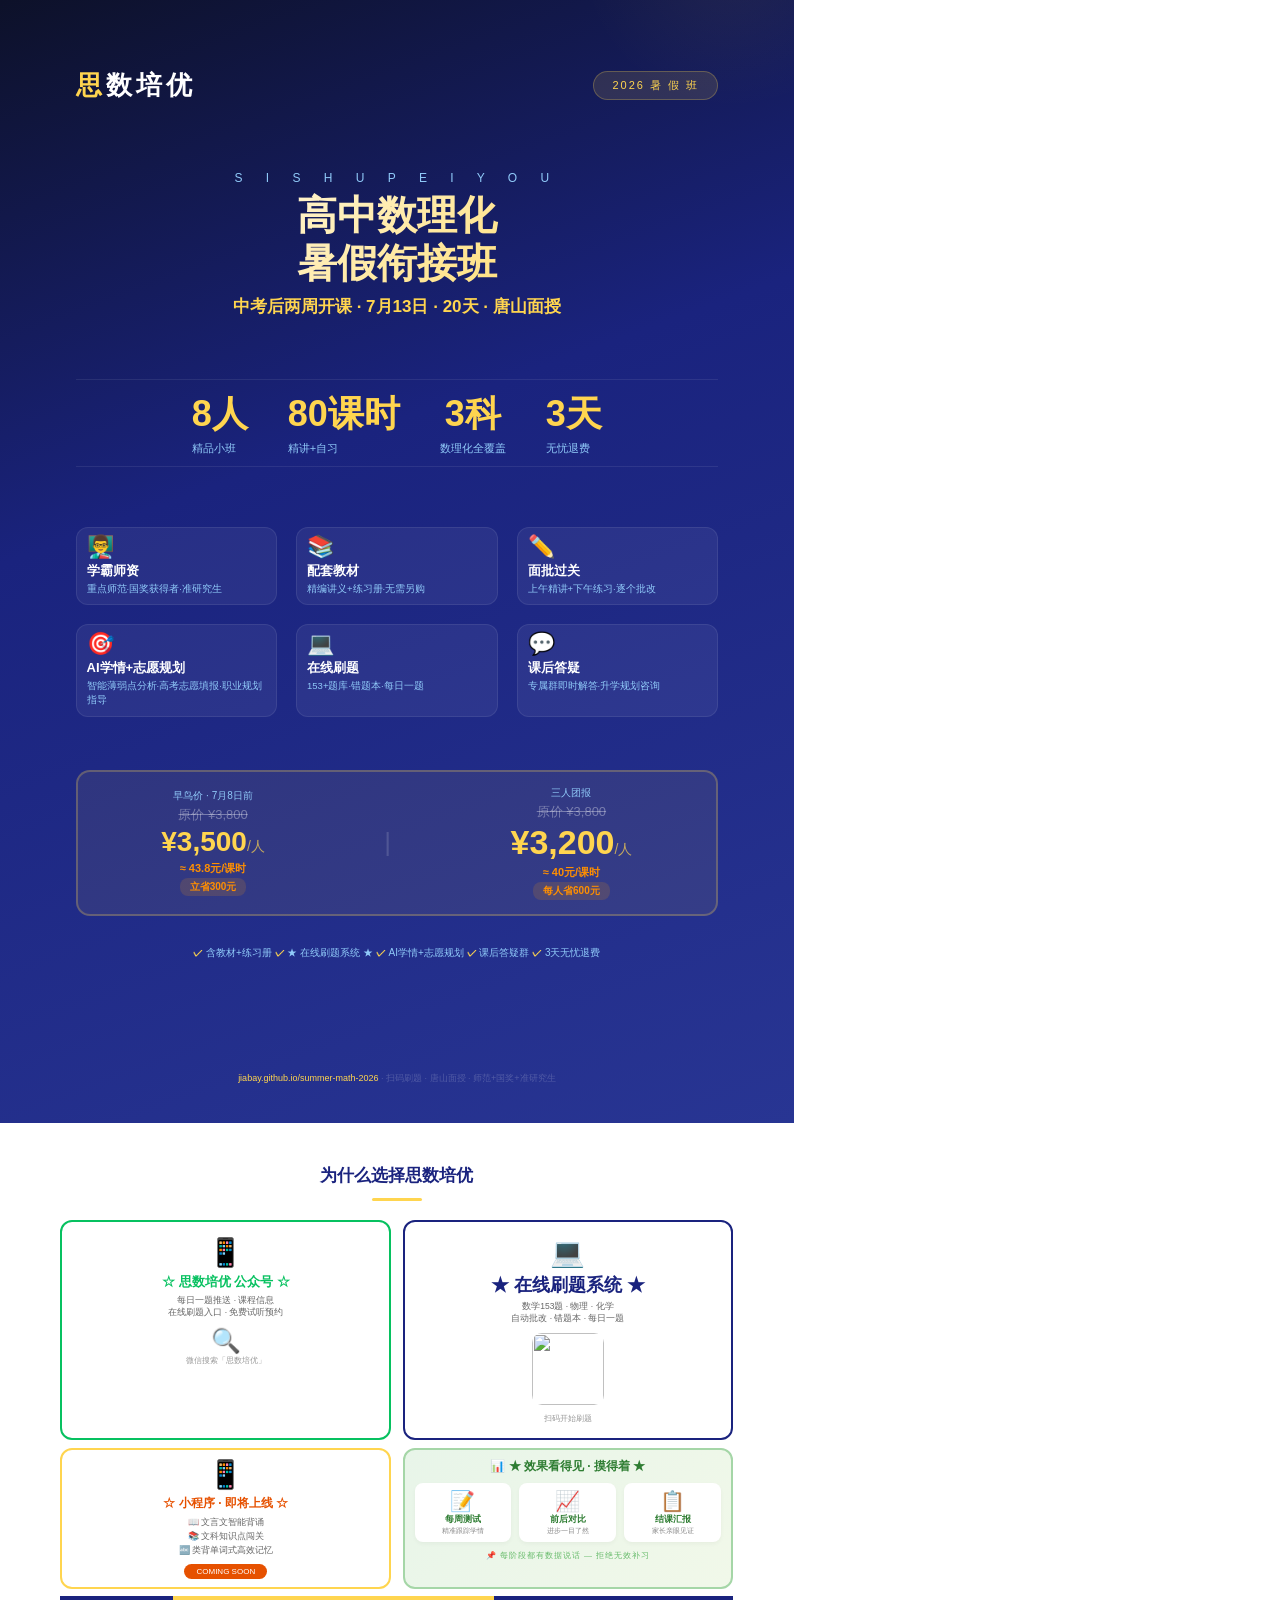
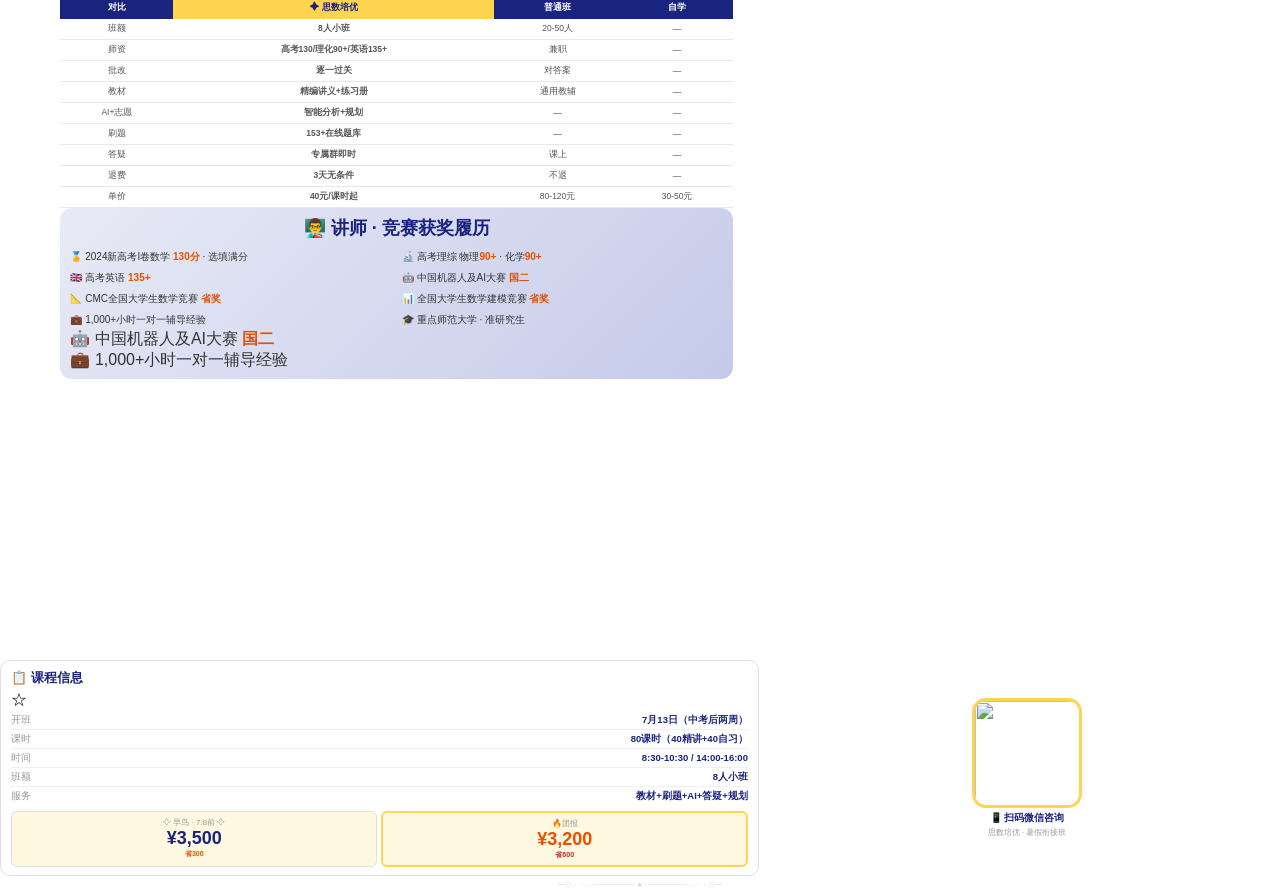
==== flyer.html @ 380a7083 "师资修复+去重+二维码放大+页面优化" ====
<!DOCTYPE html>
<html lang="zh-CN">
<head><meta charset="UTF-8"><style>
@page{size:A4;margin:0}
*{margin:0;padding:0;box-sizing:border-box}
body{font-family:'Microsoft YaHei','微软雅黑',sans-serif}
.front,.back{width:210mm;height:297mm;page-break-after:always}
.back{page-break-after:auto}

/* ===== FRONT - Deep Blue ===== */
.front{background:linear-gradient(160deg,#0d1129 0%,#1a237e 40%,#283593 100%);color:#fff;padding:18mm 20mm;position:relative;overflow:hidden}
.front::before{content:'';position:absolute;top:-20%;right:-15%;width:360px;height:360px;border-radius:50%;background:radial-gradient(circle,rgba(255,213,79,.06) 0%,transparent 60%)}
.front>*{position:relative;z-index:1}

.tb{display:flex;justify-content:space-between;align-items:center;margin-bottom:18mm}
.logo{font-size:26px;font-weight:900;letter-spacing:4px}.logo em{color:#ffd54f;font-style:normal}
.tag{background:rgba(255,213,79,.12);border:1px solid rgba(255,213,79,.25);padding:6px 18px;border-radius:20px;font-size:11px;color:#ffd54f;letter-spacing:2px}

.hero{text-align:center;margin-bottom:16mm}
.hero .eyebrow{font-size:12px;color:#90caf9;letter-spacing:10px;margin-bottom:6px}
.hero h1{font-size:40px;font-weight:900;line-height:1.2;margin-bottom:8px;background:linear-gradient(135deg,#fff,#ffd54f);-webkit-background-clip:text;-webkit-text-fill-color:transparent}
.hero .sub{font-size:17px;color:#ffd54f;font-weight:700}

.nums{display:flex;justify-content:center;gap:40px;margin-bottom:16mm;padding:10px 0;border-top:1px solid rgba(255,255,255,.08);border-bottom:1px solid rgba(255,255,255,.08)}
.nums .n{font-size:36px;font-weight:900;color:#ffd54f;text-align:center}
.nums .l{font-size:11px;color:#90caf9;margin-top:2px}

.feat{display:grid;grid-template-columns:1fr 1fr 1fr;gap:5mm;margin-bottom:14mm}
.fc{background:rgba(255,255,255,.06);border:1px solid rgba(255,255,255,.08);border-radius:12px;padding:8px 10px}
.fc i{font-size:22px;display:block;margin-bottom:4px;font-style:normal;line-height:1}
.fc b{font-size:13px;display:block;margin-bottom:2px}
.fc span{font-size:9.5px;color:#90caf9;line-height:1.5;display:block}

.pr{background:rgba(255,213,79,.08);border:2px solid rgba(255,213,79,.25);border-radius:14px;padding:14px 24px;display:flex;justify-content:space-around;align-items:center;text-align:center;margin-bottom:8mm}
.pr .pi .pl{font-size:10px;color:#90caf9;margin-bottom:3px}
.pr .pi .pa{font-size:34px;font-weight:900;color:#ffd54f}
.pr .pi .pa sm{font-size:14px;font-weight:400;opacity:.7}
.pr .pi .pp{font-size:11px;color:#ff8f00;font-weight:700;margin-top:3px}
.pr .pi .ps{font-size:10px;color:#90caf9}
.pr .pi .old{font-size:13px;color:rgba(255,255,255,.35);text-decoration:line-through;margin:2px 0}
.pr .pi .save{font-size:10px;color:#ff8f00;font-weight:700;background:rgba(255,152,0,.15);padding:2px 10px;border-radius:8px;display:inline-block}
.pr .dv{color:rgba(255,255,255,.15);font-size:26px}

.inc{text-align:center;font-size:10px;color:#90caf9}
.inc em{color:#ffd54f;font-weight:700;font-style:normal}

.ft{position:absolute;bottom:10mm;left:0;right:0;text-align:center;font-size:9px;color:rgba(255,255,255,.2)}
.ft em{color:#ffd54f;font-style:normal}

/* ===== BACK - White ===== */
.back{background:#fff;color:#333;padding:11mm 16mm;position:relative;}
.back h2{font-size:17px;color:#1a237e;text-align:center;font-weight:900;margin-bottom:2mm}
.back .ln{width:50px;height:3px;background:#ffd54f;margin:3mm auto 5mm;border-radius:2px}

.tbl{width:100%;border-collapse:collapse;font-size:9px;margin-bottom:6mm}
.tbl th{background:#1a237e;color:#fff;padding:5px 4px;font-size:9px;font-weight:700}
.tbl td{padding:4.5px 4px;border-bottom:1px solid #e8e8e8;text-align:center;color:#555}
.tbl tr:nth-child(even) td{background:#fafafa}
.tbl .wk td{background:#e8eaf6!important;color:#1a237e;font-weight:700;font-size:9.5px;text-align:left}
.tbl .day{display:inline-block;padding:2px 6px;border-radius:4px;color:#fff;font-size:7.5px;font-weight:700}
.tbl .d1{background:#1a237e}.tbl .d2{background:#2e7d32}.tbl .d3{background:#c62828}.tbl .d4{background:#ef6c00}
.tbl .tp{font-weight:700;font-size:9px;color:#1a237e}
.tbl .am,.tbl .pm{font-size:7.5px;text-align:left;color:#666}
.tbl .tr td{background:#fff8e1!important}
.tbl .tt{display:inline-block;background:#e65100;color:#fff;padding:0 3px;border-radius:2px;font-size:6px;font-weight:700}

.bgrid{display:grid;grid-template-columns:1.5fr 1fr;gap:4mm;margin-bottom:3mm}
.info{background:#fff;border:1px solid #e0e0e0;border-radius:10px;padding:8px 10px}
.info h3{font-size:13px;color:#1a237e;margin-bottom:5px}
.inf{display:flex;justify-content:space-between;font-size:9.5px;padding:3px 0;border-bottom:1px solid #f0f0f0}
.inf .il{color:#999}.inf .iv{font-weight:700;color:#1a237e}

.pc{background:#fff8e1;border:2px solid #ffd54f;border-radius:10px;padding:8px;text-align:center}
.pc .big{font-size:28px;font-weight:900;color:#e65100}
.pc .per{font-size:8px;color:#999;margin:3px 0}
.pc .sub{font-size:8px;color:#999}

.qra{display:flex;justify-content:center;gap:20px;align-items:center;margin-top:5mm}
.qw{text-align:center}
.qw img{width:72px;height:72px;border-radius:12px}
.qw div{font-size:9px;color:#666;margin-top:4px}

.ctbl{width:100%;border-collapse:collapse;font-size:8.5px;margin-top:2mm}
.ctbl th{background:#1a237e;color:#fff;padding:5px 6px;font-size:9px;font-weight:700}
.ctbl th.hl{background:#ffd54f;color:#1a237e}
.ctbl td{padding:4px 5px;border-bottom:1px solid #e8e8e8;text-align:center;color:#555}
.ck{color:#2e7d32;font-weight:700}.cx{color:#ccc}

@media print{body{-webkit-print-color-adjust:exact;print-color-adjust:exact}}
</style></head>
<body>

<div class="front">
    
    
    
    

  <div class="tb">
    <div class="logo"><em>思</em>数培优</div>
    <div class="tag">2026 暑 假 班</div>
  </div>
  <div class="hero">
    <div class="eyebrow">S I S H U  P E I  Y O U</div>
    <h1>高中数理化<br>暑假衔接班</h1>
    <div class="sub">中考后两周开课 · 7月13日 · 20天 · 唐山面授</div>
  </div>
  <div class="nums">
    <div><div class="n">8人</div><div class="l">精品小班</div></div>
    <div><div class="n">80课时</div><div class="l">精讲+自习</div></div>
    <div><div class="n">3科</div><div class="l">数理化全覆盖</div></div>
    <div><div class="n">3天</div><div class="l">无忧退费</div></div>
  </div>
  <div class="feat">
    <div class="fc"><i>👨‍🏫</i><b>学霸师资</b><span>重点师范·国奖获得者·准研究生</span></div>
    <div class="fc"><i>📚</i><b>配套教材</b><span>精编讲义+练习册·无需另购</span></div>
    <div class="fc"><i>✏️</i><b>面批过关</b><span>上午精讲+下午练习·逐个批改</span></div>
    <div class="fc"><i>🎯</i><b>AI学情+志愿规划</b><span>智能薄弱点分析·高考志愿填报·职业规划指导</span></div>
    <div class="fc"><i>💻</i><b>在线刷题</b><span>153+题库·错题本·每日一题</span></div>
    <div class="fc"><i>💬</i><b>课后答疑</b><span>专属群即时解答·升学规划咨询</span></div>
  </div>
  <div class="pr">
    <div class="pi"><div class="pl">早鸟价 · 7月8日前</div><div class="old">原价 ¥3,800</div><div class="pa" style="font-size:28px">¥3,500<sm>/人</sm></div><div class="pp">≈ 43.8元/课时</div><div class="save">立省300元</div></div>
    <div class="dv">|</div>
    <div class="pi"><div class="pl">三人团报</div><div class="old">原价 ¥3,800</div><div class="pa">¥3,200<sm>/人</sm></div><div class="pp">≈ 40元/课时</div><div class="save">每人省600元</div></div>
  </div>
  <div class="inc"><em>✓</em> 含教材+练习册 <em>✓</em> ★ 在线刷题系统 ★ <em>✓</em> AI学情+志愿规划 <em>✓</em> 课后答疑群 <em>✓</em> 3天无忧退费</div>
  <div class="ft"><em>jiabay.github.io/summer-math-2026</em> · 扫码刷题 · 唐山面授 · 师范+国奖+准研究生</div>
</div>

<div class="back">
    <div style="position:absolute;top:6px;left:8px;font-size:11px;color:#c5cae9;"></div>
    <div style="position:absolute;top:6px;right:8px;font-size:11px;color:#c5cae9;"></div>
    <div style="position:absolute;bottom:6px;left:8px;font-size:11px;color:#c5cae9;"></div>
    <div style="position:absolute;bottom:6px;right:8px;font-size:11px;color:#c5cae9;"></div>

  <h2>为什么选择思数培优</h2>
  <div class="ln"></div>

  <div style="display:grid;grid-template-columns:1fr 1fr;gap:3mm;margin-bottom:2mm;">
    <!-- 公众号 -->
    <div style="background:#fff;border:2px solid #07c160;border-radius:12px;padding:14px;text-align:center;">
      <div style="font-size:28px;margin-bottom:4px;">📱</div>
      <div style="font-size:13px;font-weight:900;color:#07c160;margin-bottom:4px;">☆ 思数培优 公众号 ☆</div>
      <div style="font-size:8.5px;color:#666;line-height:1.4;">每日一题推送 · 课程信息<br>在线刷题入口 · 免费试听预约</div>
      <div style="margin-top:8px;font-size:24px;">🔍</div>
      <div style="font-size:8px;color:#999;">微信搜索「思数培优」</div>
    </div>

    <!-- 刷题网站 -->
    <div style="background:#fff;border:2px solid #1a237e;border-radius:12px;padding:14px;text-align:center;">
      <div style="font-size:28px;margin-bottom:4px;">💻</div>
      <div style="font-size:18px;font-weight:900;color:#1a237e;margin-bottom:4px;">★ 在线刷题系统 ★</div>
      <div style="font-size:8.5px;color:#666;line-height:1.4;">数学153题 · 物理 · 化学<br>自动批改 · 错题本 · 每日一题</div>
      <div style="margin-top:8px;"><img src="C:/Users/Lenovo/Desktop/测试/qr-code.jpg" style="width:72px;height:72px;border-radius:10px;"></div>
      <div style="font-size:8px;color:#999;margin-top:4px;">扫码开始刷题</div>
    </div>
  </div>

  
  <!-- 即将上线 -->
  <div style="display:grid;grid-template-columns:1fr 1fr;gap:3mm;margin-bottom:2mm;">
    <div style="background:#fff;border:2px solid #ffd54f;border-radius:12px;padding:8px 10px;text-align:center;">
      <div style="font-size:28px;margin-bottom:4px;">📱</div>
      <div style="font-size:12px;font-weight:900;color:#e65100;margin-bottom:3px;">☆ 小程序 · 即将上线 ☆</div>
      <div style="font-size:9px;color:#666;line-height:1.6;">📖 文言文智能背诵<br>📚 文科知识点闯关<br>🔤 类背单词式高效记忆</div>
      <div style="display:inline-block;background:#e65100;color:#fff;padding:3px 12px;border-radius:10px;font-size:8px;margin-top:6px;">COMING SOON</div>
    </div>

    <!-- 效果看得见 -->
    <div style="background:linear-gradient(135deg,#e8f5e9,#f1f8e9);border:2px solid #a5d6a7;border-radius:12px;padding:8px 10px;">
      <div style="font-size:12px;font-weight:900;color:#2e7d32;text-align:center;margin-bottom:8px;">📊 ★ 效果看得见 · 摸得着 ★</div>
      <div style="display:flex;justify-content:center;gap:8px;margin-bottom:8px;">
        <div style="flex:1;text-align:center;background:#fff;border-radius:8px;padding:6px;box-shadow:0 2px 4px rgba(0,0,0,.04);">
          <div style="font-size:20px;">📝</div>
          <div style="font-size:9px;font-weight:700;color:#2e7d32;">每周测试</div>
          <div style="font-size:7px;color:#888;">精准跟踪学情</div>
        </div>
        <div style="flex:1;text-align:center;background:#fff;border-radius:8px;padding:6px;box-shadow:0 2px 4px rgba(0,0,0,.04);">
          <div style="font-size:20px;">📈</div>
          <div style="font-size:9px;font-weight:700;color:#2e7d32;">前后对比</div>
          <div style="font-size:7px;color:#888;">进步一目了然</div>
        </div>
        <div style="flex:1;text-align:center;background:#fff;border-radius:8px;padding:6px;box-shadow:0 2px 4px rgba(0,0,0,.04);">
          <div style="font-size:20px;">📋</div>
          <div style="font-size:9px;font-weight:700;color:#2e7d32;">结课汇报</div>
          <div style="font-size:7px;color:#888;">家长亲眼见证</div>
        </div>
      </div>
      <div style="text-align:center;font-size:8px;color:#66bb6a;letter-spacing:1px;">📌 每阶段都有数据说话 — 拒绝无效补习</div>
    </div>
  </div>

  <table class="ctbl" style="margin-top:2mm;"><thead><tr><th>对比</th><th class="hl">✦ 思数培优</th><th>普通班</th><th>自学</th></tr></thead><tbody>
    <tr><td>班额</td><td class="ck">8人小班</td><td>20-50人</td><td class="cx">—</td></tr>
    <tr><td>师资</td><td class="ck">高考130/理化90+/英语135+</td><td>兼职</td><td class="cx">—</td></tr>
    <tr><td>批改</td><td class="ck">逐一过关</td><td>对答案</td><td class="cx">—</td></tr>
    <tr><td>教材</td><td class="ck">精编讲义+练习册</td><td>通用教辅</td><td class="cx">—</td></tr>
    <tr><td>AI+志愿</td><td class="ck">智能分析+规划</td><td class="cx">—</td><td class="cx">—</td></tr>
    <tr><td>刷题</td><td class="ck">153+在线题库</td><td class="cx">—</td><td class="cx">—</td></tr>
    <tr><td>答疑</td><td class="ck">专属群即时</td><td>课上</td><td class="cx">—</td></tr>
    <tr><td>退费</td><td class="ck">3天无条件</td><td>不退</td><td class="cx">—</td></tr>
    <tr><td>单价</td><td class="ck">40元/课时起</td><td>80-120元</td><td>30-50元</td></tr>
  </tbody></table>

  <!-- 师资 -->
  <div style="background:linear-gradient(135deg,#e8eaf6,#c5cae9);border-radius:12px;padding:8px 10px;margin-bottom:3mm;">
    <div style="font-size:18px;font-weight:900;color:#1a237e;text-align:center;margin-bottom:8px;">👨‍🏫 讲师 · 竞赛获奖履历</div>
    <div style="display:grid;grid-template-columns:1fr 1fr;gap:3px 10px;font-size:10px;color:#333;line-height:1.8;">
      <div>🏅 2024新高考I卷数学 <b style="color:#e65100">130分</b> · 选填满分</div>
      <div>🔬 高考理综 物理<b style="color:#e65100">90+</b> · 化学<b style="color:#e65100">90+</b></div>
      <div>🇬🇧 高考英语 <b style="color:#e65100">135+</b></div>
      <div>🤖 中国机器人及AI大赛 <b style="color:#e65100">国二</b></div>
      <div>📐 CMC全国大学生数学竞赛 <b style="color:#e65100">省奖</b></div>
      <div>📊 全国大学生数学建模竞赛 <b style="color:#e65100">省奖</b></div>
      <div>💼 1,000+小时一对一辅导经验</div>
      <div>🎓 重点师范大学 · 准研究生</div>
    </div>
      <div>🤖 中国机器人及AI大赛 <b style="color:#e65100">国二</b></div>
      
      
      <div>💼 1,000+小时一对一辅导经验</div>
    </div>
  </div>

  <!-- 效果看得见 -->
  

  <!-- 课程信息 + 价格 + 微信 -->
  <div style="margin-bottom:4mm;"></div>
  <div style="display:grid;grid-template-columns:1.2fr 0.8fr;gap:4mm;">
    <div style="background:#fff;border:1px solid #e0e0e0;border-radius:10px;padding:8px 10px;">
      <div style="font-size:13px;font-weight:700;color:#1a237e;margin-bottom:3px;">📋 课程信息</div>☆
      <div style="font-size:9.5px;padding:2.5px 0;border-bottom:1px solid #f0f0f0;display:flex;justify-content:space-between;"><span style="color:#999">开班</span><span style="font-weight:700;color:#1a237e">7月13日（中考后两周）</span></div>
      <div style="font-size:9.5px;padding:2.5px 0;border-bottom:1px solid #f0f0f0;display:flex;justify-content:space-between;"><span style="color:#999">课时</span><span style="font-weight:700;color:#1a237e">80课时（40精讲+40自习）</span></div>
      <div style="font-size:9.5px;padding:2.5px 0;border-bottom:1px solid #f0f0f0;display:flex;justify-content:space-between;"><span style="color:#999">时间</span><span style="font-weight:700;color:#1a237e">8:30-10:30 / 14:00-16:00</span></div>
      <div style="font-size:9.5px;padding:2.5px 0;border-bottom:1px solid #f0f0f0;display:flex;justify-content:space-between;"><span style="color:#999">班额</span><span style="font-weight:700;color:#1a237e">8人小班</span></div>
      <div style="font-size:9.5px;padding:2.5px 0;display:flex;justify-content:space-between;"><span style="color:#999">服务</span><span style="font-weight:700;color:#1a237e">教材+刷题+AI+答疑+规划</span></div>
      <div style="display:grid;grid-template-columns:1fr 1fr;gap:4px;margin-top:6px;">
        <div style="background:#fff8e1;border:1px solid #e0e0e0;border-radius:6px;padding:5px;text-align:center;font-size:8px;"><div style="color:#999">✧ 早鸟 · 7.8前 ✧</div><div style="font-size:18px;font-weight:900;color:#1a237e">¥3,500</div><div style="color:#e65100;font-weight:700;font-size:7px">省300</div></div>
        <div style="background:#fff8e1;border:2px solid #ffd54f;border-radius:6px;padding:5px;text-align:center;font-size:8px;"><div style="color:#999">🔥团报</div><div style="font-size:18px;font-weight:900;color:#e65100">¥3,200</div><div style="color:#c62828;font-weight:700;font-size:7px">省600</div></div>
      </div>
    </div>
    <div style="text-align:center;display:flex;flex-direction:column;align-items:center;justify-content:center;">
      <img src="C:/Users/Lenovo/Desktop/测试/qr-wechat.jpg" style="width:110px;height:110px;border-radius:14px;border:3px solid #ffd54f;">
      <div style="font-size:10px;color:#1a237e;font-weight:700;margin-top:3px;">📱 扫码微信咨询</div>
      <div style="font-size:8px;color:#999;margin-top:2px;">思数培优 · 暑假衔接班</div>
    </div>
  </div>

  <!-- 对比表 -->
  
</div>
<div style="text-align:center;font-size:7px;color:#ddd;padding:4px 0;">━☆・‥…━━━━━━ ★ ━━━━━━…‥・☆━</div>
</body></html>
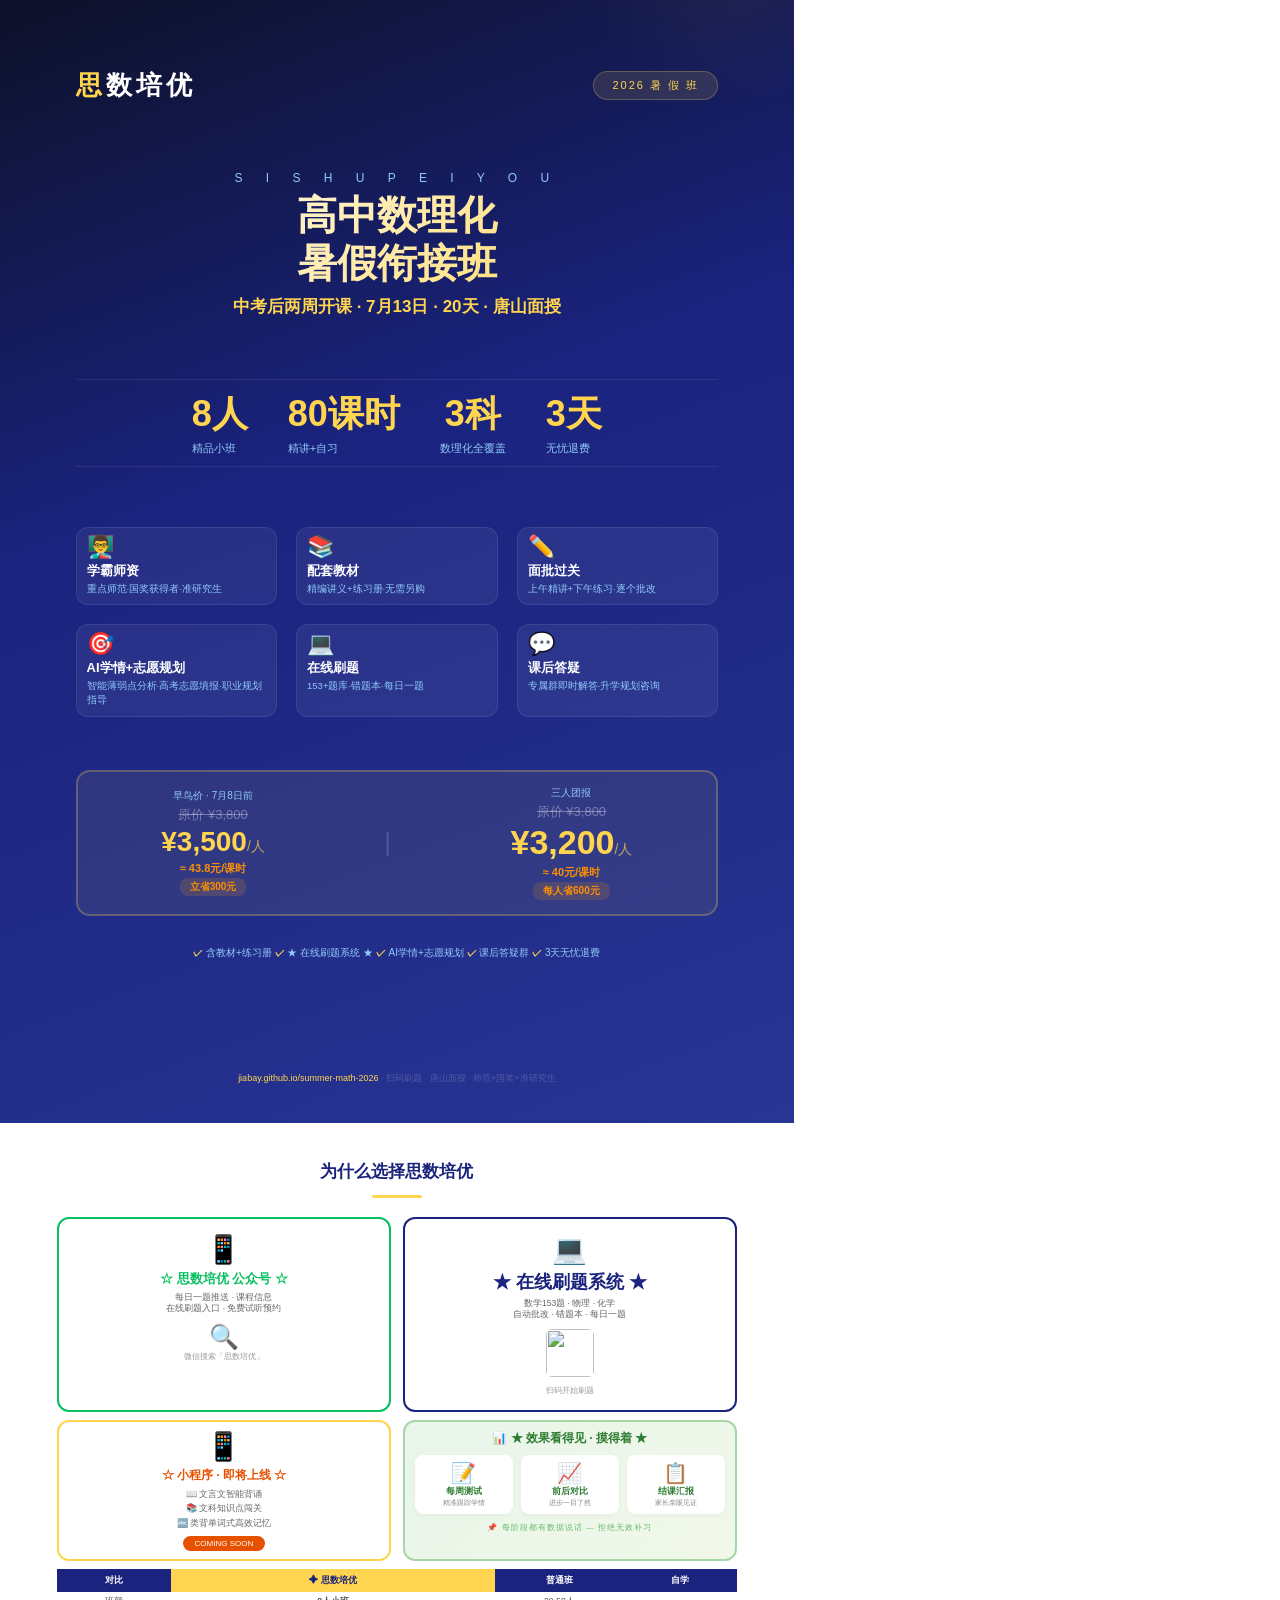
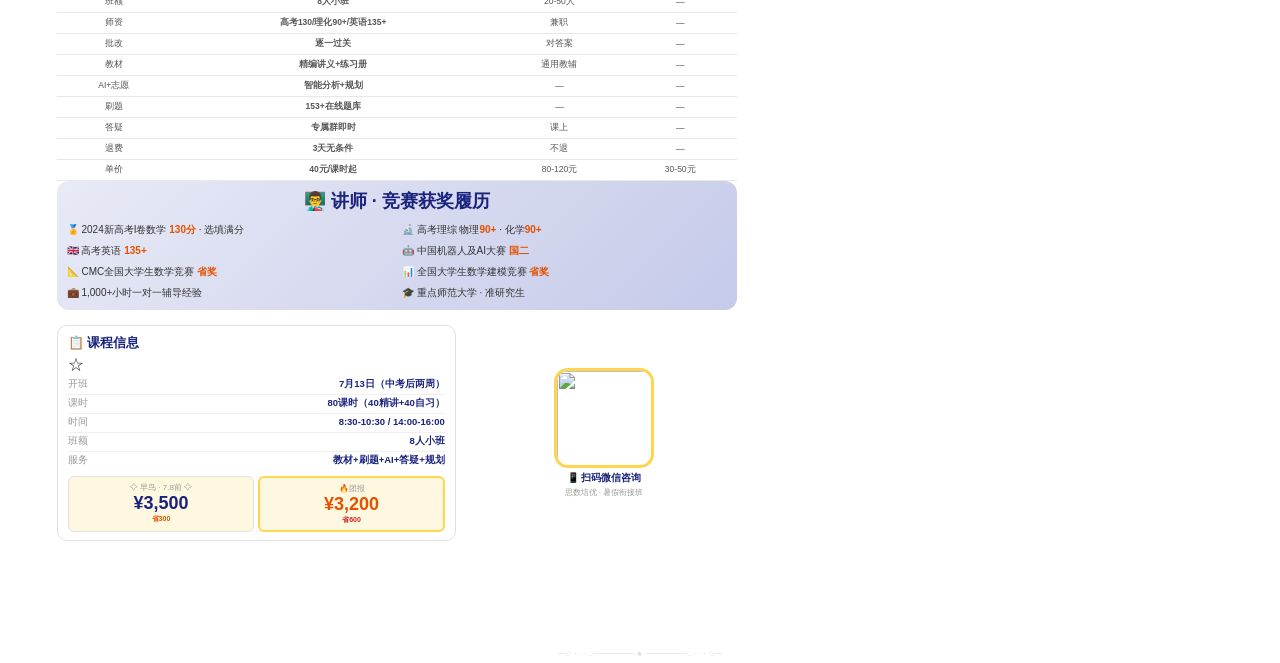
==== commit 4b3257cc: "师资完整修复:高考理综90+英语135+ +去重+页面适配" ====
--- a/flyer.html
+++ b/flyer.html
@@ -48,7 +48,7 @@
 .ft em{color:#ffd54f;font-style:normal}
 
 /* ===== BACK - White ===== */
-.back{background:#fff;color:#333;padding:11mm 16mm;position:relative;}
+.back{background:#fff;color:#333;padding:10mm 15mm}
 .back h2{font-size:17px;color:#1a237e;text-align:center;font-weight:900;margin-bottom:2mm}
 .back .ln{width:50px;height:3px;background:#ffd54f;margin:3mm auto 5mm;border-radius:2px}
 
@@ -91,11 +91,6 @@
 <body>
 
 <div class="front">
-    
-    
-    
-    
-
   <div class="tb">
     <div class="logo"><em>思</em>数培优</div>
     <div class="tag">2026 暑 假 班</div>
@@ -129,11 +124,6 @@
 </div>
 
 <div class="back">
-    <div style="position:absolute;top:6px;left:8px;font-size:11px;color:#c5cae9;"></div>
-    <div style="position:absolute;top:6px;right:8px;font-size:11px;color:#c5cae9;"></div>
-    <div style="position:absolute;bottom:6px;left:8px;font-size:11px;color:#c5cae9;"></div>
-    <div style="position:absolute;bottom:6px;right:8px;font-size:11px;color:#c5cae9;"></div>
-
   <h2>为什么选择思数培优</h2>
   <div class="ln"></div>
 
@@ -152,7 +142,7 @@
       <div style="font-size:28px;margin-bottom:4px;">💻</div>
       <div style="font-size:18px;font-weight:900;color:#1a237e;margin-bottom:4px;">★ 在线刷题系统 ★</div>
       <div style="font-size:8.5px;color:#666;line-height:1.4;">数学153题 · 物理 · 化学<br>自动批改 · 错题本 · 每日一题</div>
-      <div style="margin-top:8px;"><img src="C:/Users/Lenovo/Desktop/测试/qr-code.jpg" style="width:72px;height:72px;border-radius:10px;"></div>
+      <div style="margin-top:8px;"><img src="C:/Users/Lenovo/Desktop/测试/qr-code.jpg" style="width:48px;height:48px;border-radius:6px;"></div>
       <div style="font-size:8px;color:#999;margin-top:4px;">扫码开始刷题</div>
     </div>
   </div>
@@ -216,11 +206,6 @@
       <div>💼 1,000+小时一对一辅导经验</div>
       <div>🎓 重点师范大学 · 准研究生</div>
     </div>
-      <div>🤖 中国机器人及AI大赛 <b style="color:#e65100">国二</b></div>
-      
-      
-      <div>💼 1,000+小时一对一辅导经验</div>
-    </div>
   </div>
 
   <!-- 效果看得见 -->
@@ -242,7 +227,7 @@
       </div>
     </div>
     <div style="text-align:center;display:flex;flex-direction:column;align-items:center;justify-content:center;">
-      <img src="C:/Users/Lenovo/Desktop/测试/qr-wechat.jpg" style="width:110px;height:110px;border-radius:14px;border:3px solid #ffd54f;">
+      <img src="C:/Users/Lenovo/Desktop/测试/qr-wechat.jpg" style="width:100px;height:100px;border-radius:14px;border:3px solid #ffd54f;">
       <div style="font-size:10px;color:#1a237e;font-weight:700;margin-top:3px;">📱 扫码微信咨询</div>
       <div style="font-size:8px;color:#999;margin-top:2px;">思数培优 · 暑假衔接班</div>
     </div>
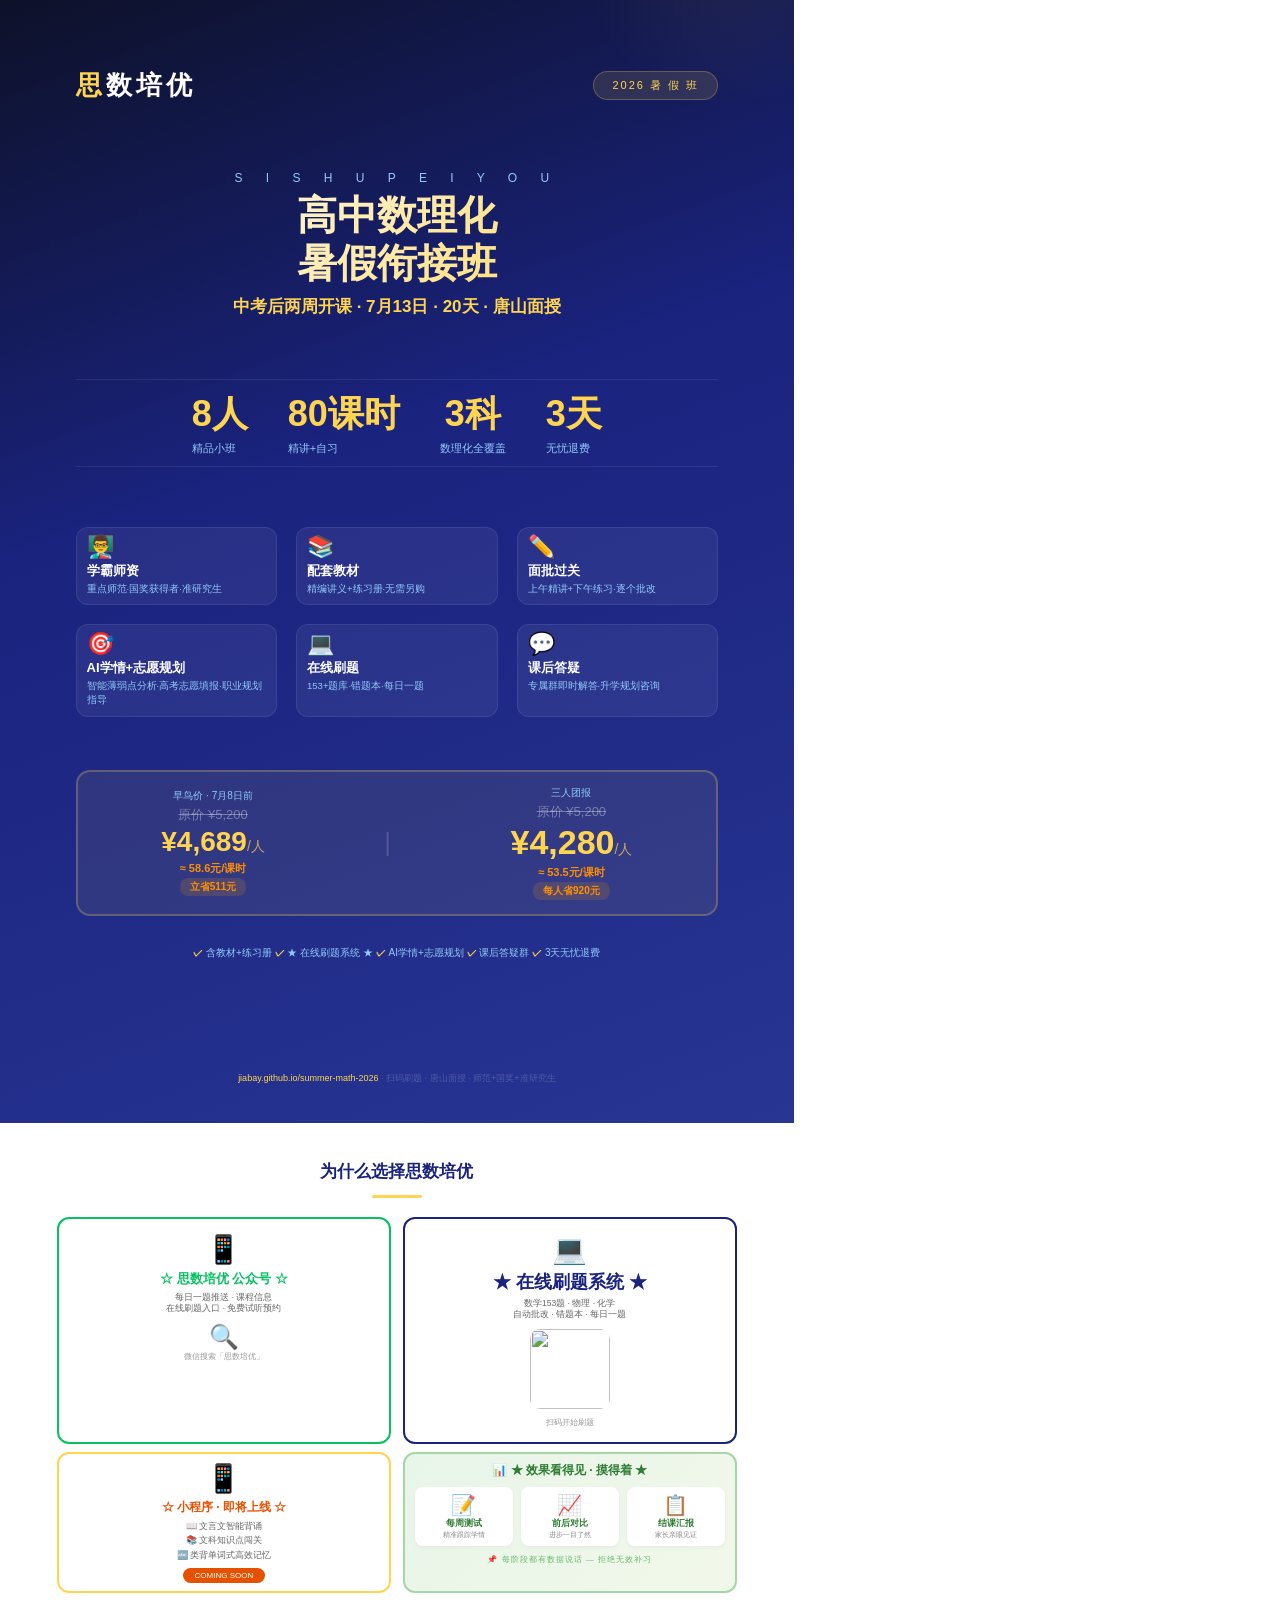
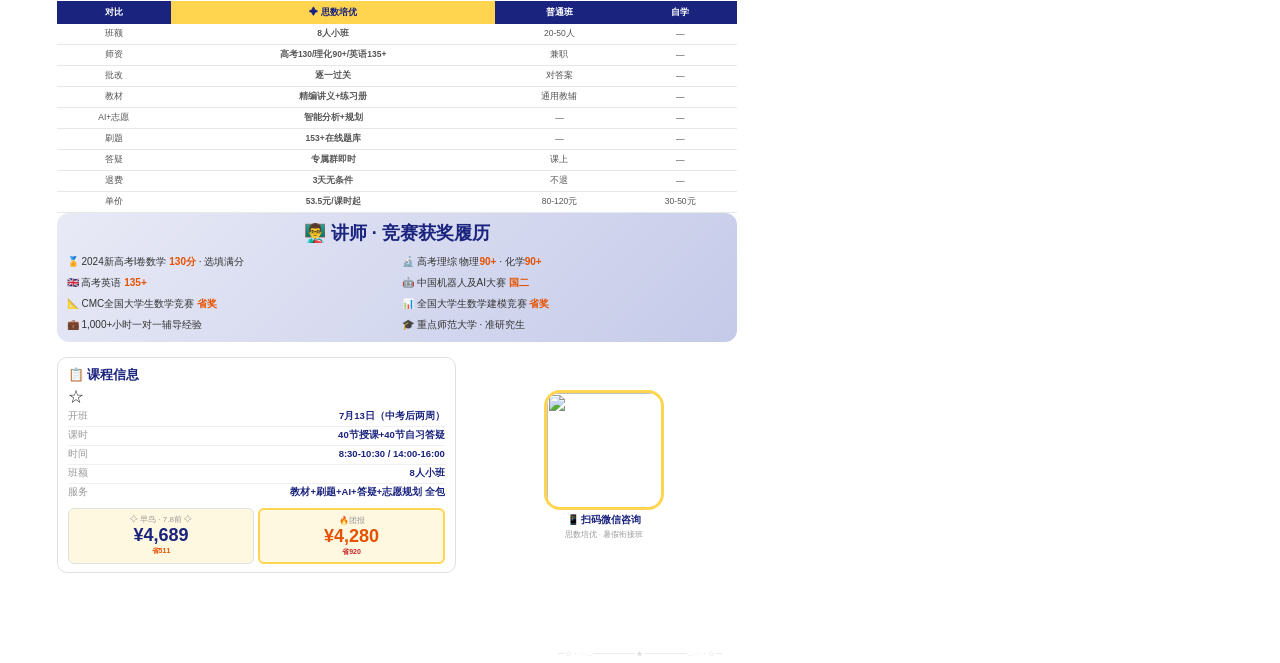
==== commit 8d710237: "定价更新:原价5200/早鸟4689/团报4280+全包" ====
--- a/flyer.html
+++ b/flyer.html
@@ -115,9 +115,9 @@
     <div class="fc"><i>💬</i><b>课后答疑</b><span>专属群即时解答·升学规划咨询</span></div>
   </div>
   <div class="pr">
-    <div class="pi"><div class="pl">早鸟价 · 7月8日前</div><div class="old">原价 ¥3,800</div><div class="pa" style="font-size:28px">¥3,500<sm>/人</sm></div><div class="pp">≈ 43.8元/课时</div><div class="save">立省300元</div></div>
+    <div class="pi"><div class="pl">早鸟价 · 7月8日前</div><div class="old">原价 ¥5,200</div><div class="pa" style="font-size:28px">¥4,689<sm>/人</sm></div><div class="pp">≈ 58.6元/课时</div><div class="save">立省511元</div></div>
     <div class="dv">|</div>
-    <div class="pi"><div class="pl">三人团报</div><div class="old">原价 ¥3,800</div><div class="pa">¥3,200<sm>/人</sm></div><div class="pp">≈ 40元/课时</div><div class="save">每人省600元</div></div>
+    <div class="pi"><div class="pl">三人团报</div><div class="old">原价 ¥5,200</div><div class="pa">¥4,280<sm>/人</sm></div><div class="pp">≈ 53.5元/课时</div><div class="save">每人省920元</div></div>
   </div>
   <div class="inc"><em>✓</em> 含教材+练习册 <em>✓</em> ★ 在线刷题系统 ★ <em>✓</em> AI学情+志愿规划 <em>✓</em> 课后答疑群 <em>✓</em> 3天无忧退费</div>
   <div class="ft"><em>jiabay.github.io/summer-math-2026</em> · 扫码刷题 · 唐山面授 · 师范+国奖+准研究生</div>
@@ -142,7 +142,7 @@
       <div style="font-size:28px;margin-bottom:4px;">💻</div>
       <div style="font-size:18px;font-weight:900;color:#1a237e;margin-bottom:4px;">★ 在线刷题系统 ★</div>
       <div style="font-size:8.5px;color:#666;line-height:1.4;">数学153题 · 物理 · 化学<br>自动批改 · 错题本 · 每日一题</div>
-      <div style="margin-top:8px;"><img src="C:/Users/Lenovo/Desktop/测试/qr-code.jpg" style="width:48px;height:48px;border-radius:6px;"></div>
+      <div style="margin-top:8px;"><img src="C:/Users/Lenovo/Desktop/测试/qr-code.jpg" style="width:80px;height:80px;border-radius:10px;"></div>
       <div style="font-size:8px;color:#999;margin-top:4px;">扫码开始刷题</div>
     </div>
   </div>
@@ -190,7 +190,7 @@
     <tr><td>刷题</td><td class="ck">153+在线题库</td><td class="cx">—</td><td class="cx">—</td></tr>
     <tr><td>答疑</td><td class="ck">专属群即时</td><td>课上</td><td class="cx">—</td></tr>
     <tr><td>退费</td><td class="ck">3天无条件</td><td>不退</td><td class="cx">—</td></tr>
-    <tr><td>单价</td><td class="ck">40元/课时起</td><td>80-120元</td><td>30-50元</td></tr>
+    <tr><td>单价</td><td class="ck">53.5元/课时起</td><td>80-120元</td><td>30-50元</td></tr>
   </tbody></table>
 
   <!-- 师资 -->
@@ -217,17 +217,17 @@
     <div style="background:#fff;border:1px solid #e0e0e0;border-radius:10px;padding:8px 10px;">
       <div style="font-size:13px;font-weight:700;color:#1a237e;margin-bottom:3px;">📋 课程信息</div>☆
       <div style="font-size:9.5px;padding:2.5px 0;border-bottom:1px solid #f0f0f0;display:flex;justify-content:space-between;"><span style="color:#999">开班</span><span style="font-weight:700;color:#1a237e">7月13日（中考后两周）</span></div>
-      <div style="font-size:9.5px;padding:2.5px 0;border-bottom:1px solid #f0f0f0;display:flex;justify-content:space-between;"><span style="color:#999">课时</span><span style="font-weight:700;color:#1a237e">80课时（40精讲+40自习）</span></div>
+      <div style="font-size:9.5px;padding:2.5px 0;border-bottom:1px solid #f0f0f0;display:flex;justify-content:space-between;"><span style="color:#999">课时</span><span style="font-weight:700;color:#1a237e">40节授课+40节自习答疑</span></div>
       <div style="font-size:9.5px;padding:2.5px 0;border-bottom:1px solid #f0f0f0;display:flex;justify-content:space-between;"><span style="color:#999">时间</span><span style="font-weight:700;color:#1a237e">8:30-10:30 / 14:00-16:00</span></div>
       <div style="font-size:9.5px;padding:2.5px 0;border-bottom:1px solid #f0f0f0;display:flex;justify-content:space-between;"><span style="color:#999">班额</span><span style="font-weight:700;color:#1a237e">8人小班</span></div>
-      <div style="font-size:9.5px;padding:2.5px 0;display:flex;justify-content:space-between;"><span style="color:#999">服务</span><span style="font-weight:700;color:#1a237e">教材+刷题+AI+答疑+规划</span></div>
+      <div style="font-size:9.5px;padding:2.5px 0;display:flex;justify-content:space-between;"><span style="color:#999">服务</span><span style="font-weight:700;color:#1a237e">教材+刷题+AI+答疑+志愿规划 全包</span></div>
       <div style="display:grid;grid-template-columns:1fr 1fr;gap:4px;margin-top:6px;">
-        <div style="background:#fff8e1;border:1px solid #e0e0e0;border-radius:6px;padding:5px;text-align:center;font-size:8px;"><div style="color:#999">✧ 早鸟 · 7.8前 ✧</div><div style="font-size:18px;font-weight:900;color:#1a237e">¥3,500</div><div style="color:#e65100;font-weight:700;font-size:7px">省300</div></div>
-        <div style="background:#fff8e1;border:2px solid #ffd54f;border-radius:6px;padding:5px;text-align:center;font-size:8px;"><div style="color:#999">🔥团报</div><div style="font-size:18px;font-weight:900;color:#e65100">¥3,200</div><div style="color:#c62828;font-weight:700;font-size:7px">省600</div></div>
+        <div style="background:#fff8e1;border:1px solid #e0e0e0;border-radius:6px;padding:5px;text-align:center;font-size:8px;"><div style="color:#999">✧ 早鸟 · 7.8前 ✧</div><div style="font-size:18px;font-weight:900;color:#1a237e">¥4,689</div><div style="color:#e65100;font-weight:700;font-size:7px">省511</div></div>
+        <div style="background:#fff8e1;border:2px solid #ffd54f;border-radius:6px;padding:5px;text-align:center;font-size:8px;"><div style="color:#999">🔥团报</div><div style="font-size:18px;font-weight:900;color:#e65100">¥4,280</div><div style="color:#c62828;font-weight:700;font-size:7px">省920</div></div>
       </div>
     </div>
     <div style="text-align:center;display:flex;flex-direction:column;align-items:center;justify-content:center;">
-      <img src="C:/Users/Lenovo/Desktop/测试/qr-wechat.jpg" style="width:100px;height:100px;border-radius:14px;border:3px solid #ffd54f;">
+      <img src="C:/Users/Lenovo/Desktop/测试/qr-wechat.jpg" style="width:120px;height:120px;border-radius:16px;border:3px solid #ffd54f;">
       <div style="font-size:10px;color:#1a237e;font-weight:700;margin-top:3px;">📱 扫码微信咨询</div>
       <div style="font-size:8px;color:#999;margin-top:2px;">思数培优 · 暑假衔接班</div>
     </div>
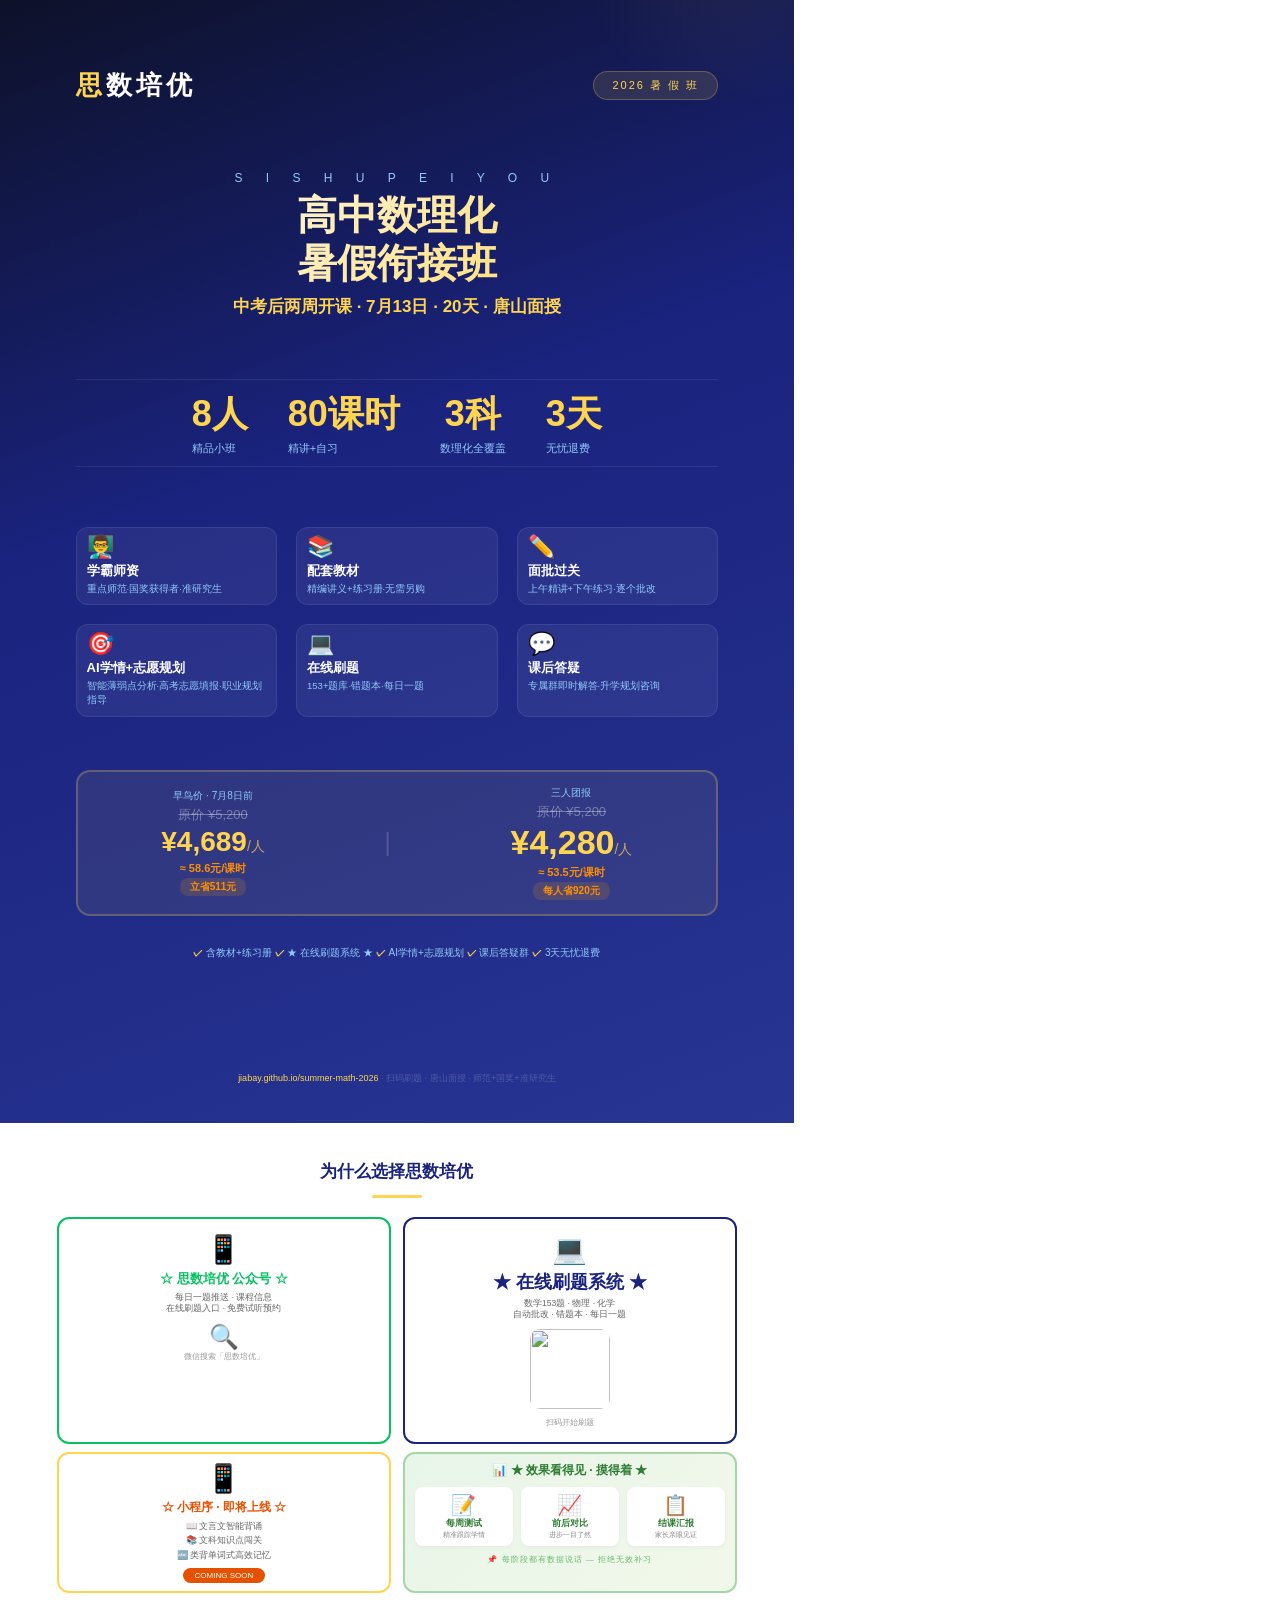
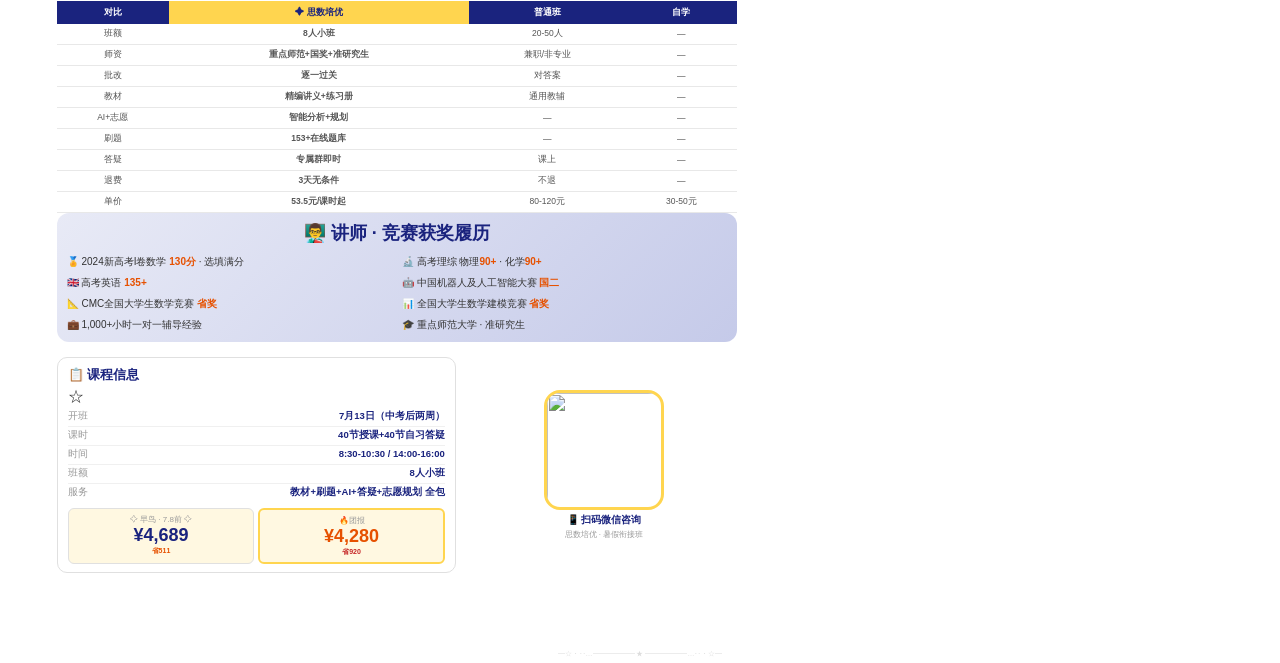
==== commit 2283ce4d: "比赛名称修正+对比表师资改师范研0" ====
--- a/flyer.html
+++ b/flyer.html
@@ -183,7 +183,7 @@
 
   <table class="ctbl" style="margin-top:2mm;"><thead><tr><th>对比</th><th class="hl">✦ 思数培优</th><th>普通班</th><th>自学</th></tr></thead><tbody>
     <tr><td>班额</td><td class="ck">8人小班</td><td>20-50人</td><td class="cx">—</td></tr>
-    <tr><td>师资</td><td class="ck">高考130/理化90+/英语135+</td><td>兼职</td><td class="cx">—</td></tr>
+    <tr><td>师资</td><td class="ck">重点师范+国奖+准研究生</td><td>兼职/非专业</td><td class="cx">—</td></tr>
     <tr><td>批改</td><td class="ck">逐一过关</td><td>对答案</td><td class="cx">—</td></tr>
     <tr><td>教材</td><td class="ck">精编讲义+练习册</td><td>通用教辅</td><td class="cx">—</td></tr>
     <tr><td>AI+志愿</td><td class="ck">智能分析+规划</td><td class="cx">—</td><td class="cx">—</td></tr>
@@ -200,7 +200,7 @@
       <div>🏅 2024新高考I卷数学 <b style="color:#e65100">130分</b> · 选填满分</div>
       <div>🔬 高考理综 物理<b style="color:#e65100">90+</b> · 化学<b style="color:#e65100">90+</b></div>
       <div>🇬🇧 高考英语 <b style="color:#e65100">135+</b></div>
-      <div>🤖 中国机器人及AI大赛 <b style="color:#e65100">国二</b></div>
+      <div>🤖 中国机器人及人工智能大赛 <b style="color:#e65100">国二</b></div>
       <div>📐 CMC全国大学生数学竞赛 <b style="color:#e65100">省奖</b></div>
       <div>📊 全国大学生数学建模竞赛 <b style="color:#e65100">省奖</b></div>
       <div>💼 1,000+小时一对一辅导经验</div>
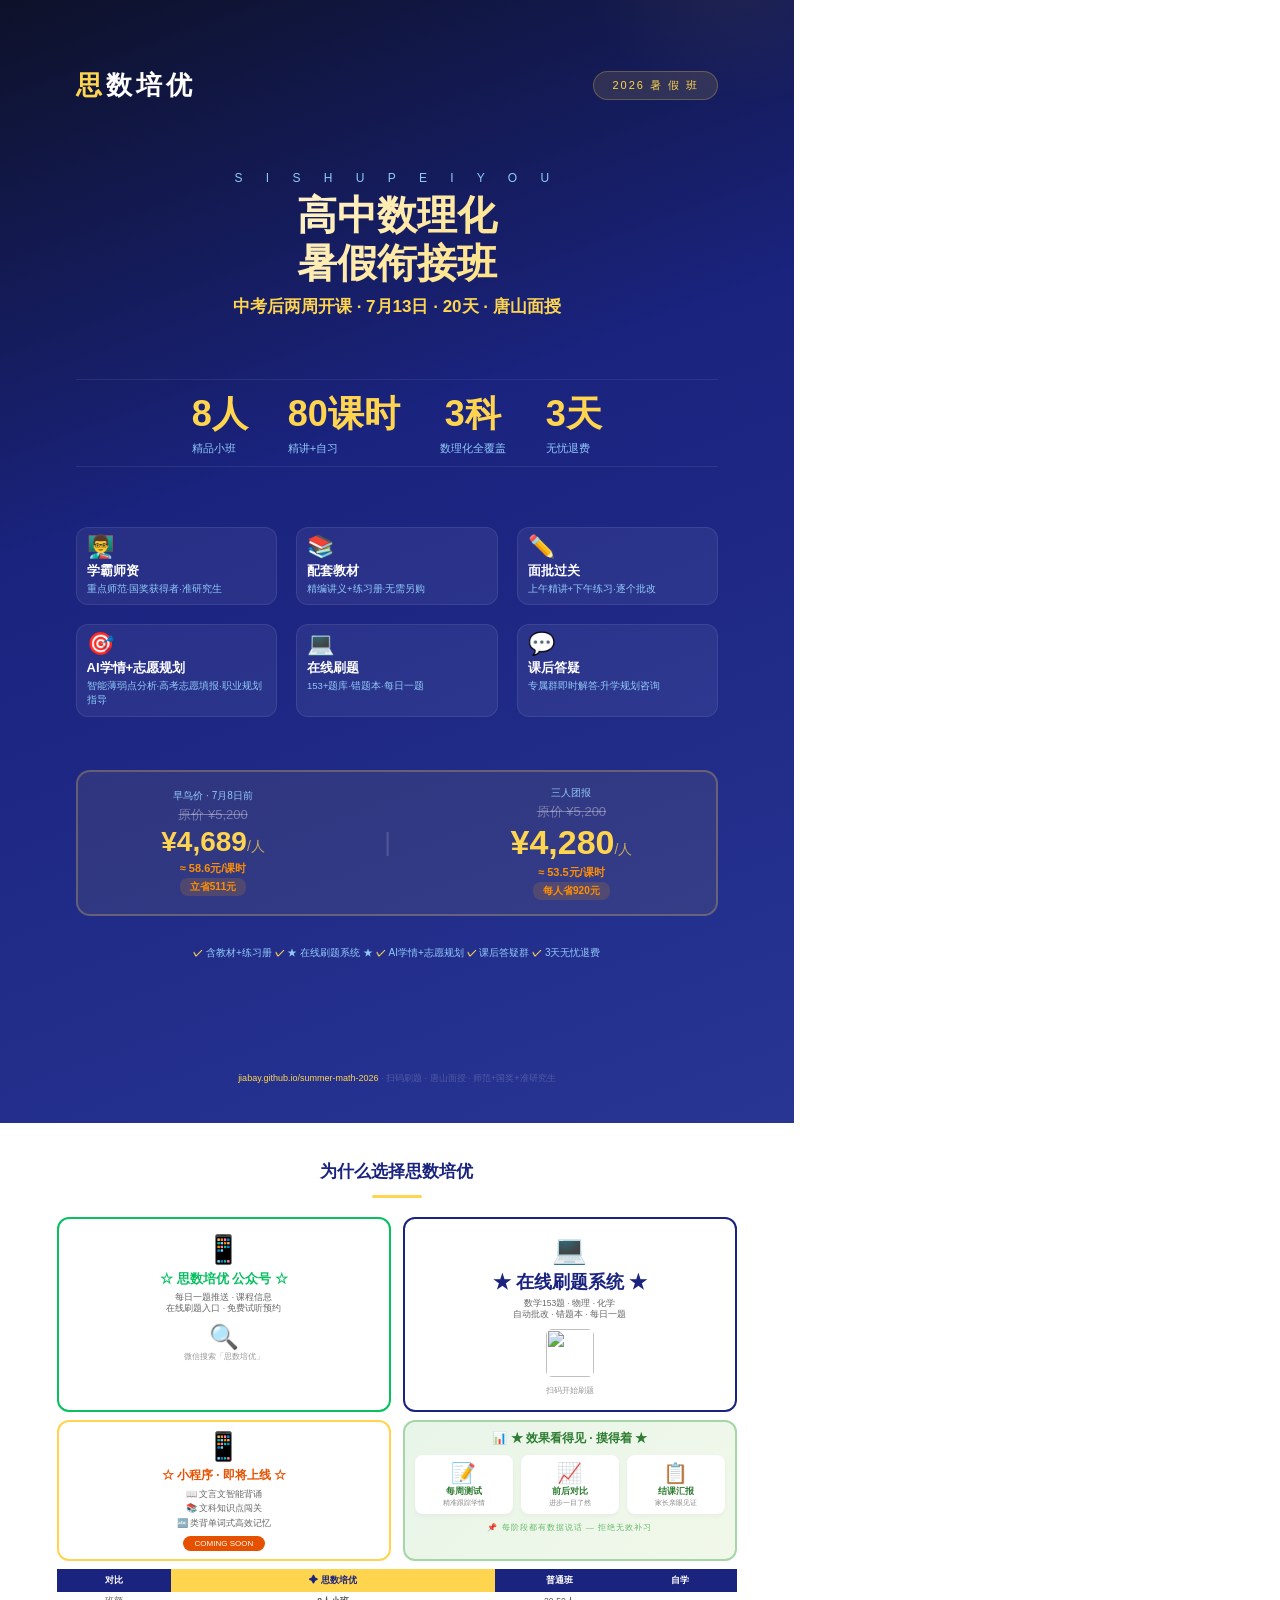
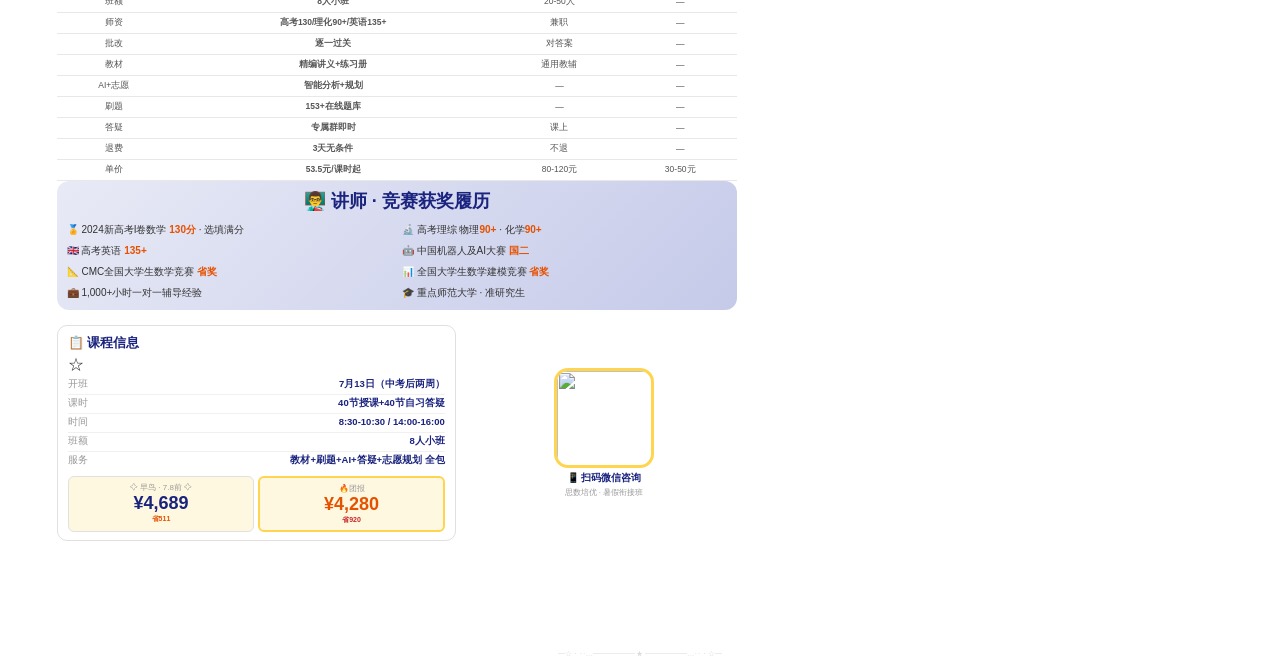
==== commit c34ceb70: "价格修正5200_4689_4280" ====
--- a/flyer.html
+++ b/flyer.html
@@ -142,7 +142,7 @@
       <div style="font-size:28px;margin-bottom:4px;">💻</div>
       <div style="font-size:18px;font-weight:900;color:#1a237e;margin-bottom:4px;">★ 在线刷题系统 ★</div>
       <div style="font-size:8.5px;color:#666;line-height:1.4;">数学153题 · 物理 · 化学<br>自动批改 · 错题本 · 每日一题</div>
-      <div style="margin-top:8px;"><img src="C:/Users/Lenovo/Desktop/测试/qr-code.jpg" style="width:80px;height:80px;border-radius:10px;"></div>
+      <div style="margin-top:8px;"><img src="C:/Users/Lenovo/Desktop/测试/qr-code.jpg" style="width:48px;height:48px;border-radius:6px;"></div>
       <div style="font-size:8px;color:#999;margin-top:4px;">扫码开始刷题</div>
     </div>
   </div>
@@ -183,7 +183,7 @@
 
   <table class="ctbl" style="margin-top:2mm;"><thead><tr><th>对比</th><th class="hl">✦ 思数培优</th><th>普通班</th><th>自学</th></tr></thead><tbody>
     <tr><td>班额</td><td class="ck">8人小班</td><td>20-50人</td><td class="cx">—</td></tr>
-    <tr><td>师资</td><td class="ck">重点师范+国奖+准研究生</td><td>兼职/非专业</td><td class="cx">—</td></tr>
+    <tr><td>师资</td><td class="ck">高考130/理化90+/英语135+</td><td>兼职</td><td class="cx">—</td></tr>
     <tr><td>批改</td><td class="ck">逐一过关</td><td>对答案</td><td class="cx">—</td></tr>
     <tr><td>教材</td><td class="ck">精编讲义+练习册</td><td>通用教辅</td><td class="cx">—</td></tr>
     <tr><td>AI+志愿</td><td class="ck">智能分析+规划</td><td class="cx">—</td><td class="cx">—</td></tr>
@@ -200,7 +200,7 @@
       <div>🏅 2024新高考I卷数学 <b style="color:#e65100">130分</b> · 选填满分</div>
       <div>🔬 高考理综 物理<b style="color:#e65100">90+</b> · 化学<b style="color:#e65100">90+</b></div>
       <div>🇬🇧 高考英语 <b style="color:#e65100">135+</b></div>
-      <div>🤖 中国机器人及人工智能大赛 <b style="color:#e65100">国二</b></div>
+      <div>🤖 中国机器人及AI大赛 <b style="color:#e65100">国二</b></div>
       <div>📐 CMC全国大学生数学竞赛 <b style="color:#e65100">省奖</b></div>
       <div>📊 全国大学生数学建模竞赛 <b style="color:#e65100">省奖</b></div>
       <div>💼 1,000+小时一对一辅导经验</div>
@@ -227,7 +227,7 @@
       </div>
     </div>
     <div style="text-align:center;display:flex;flex-direction:column;align-items:center;justify-content:center;">
-      <img src="C:/Users/Lenovo/Desktop/测试/qr-wechat.jpg" style="width:120px;height:120px;border-radius:16px;border:3px solid #ffd54f;">
+      <img src="C:/Users/Lenovo/Desktop/测试/qr-wechat.jpg" style="width:100px;height:100px;border-radius:14px;border:3px solid #ffd54f;">
       <div style="font-size:10px;color:#1a237e;font-weight:700;margin-top:3px;">📱 扫码微信咨询</div>
       <div style="font-size:8px;color:#999;margin-top:2px;">思数培优 · 暑假衔接班</div>
     </div>
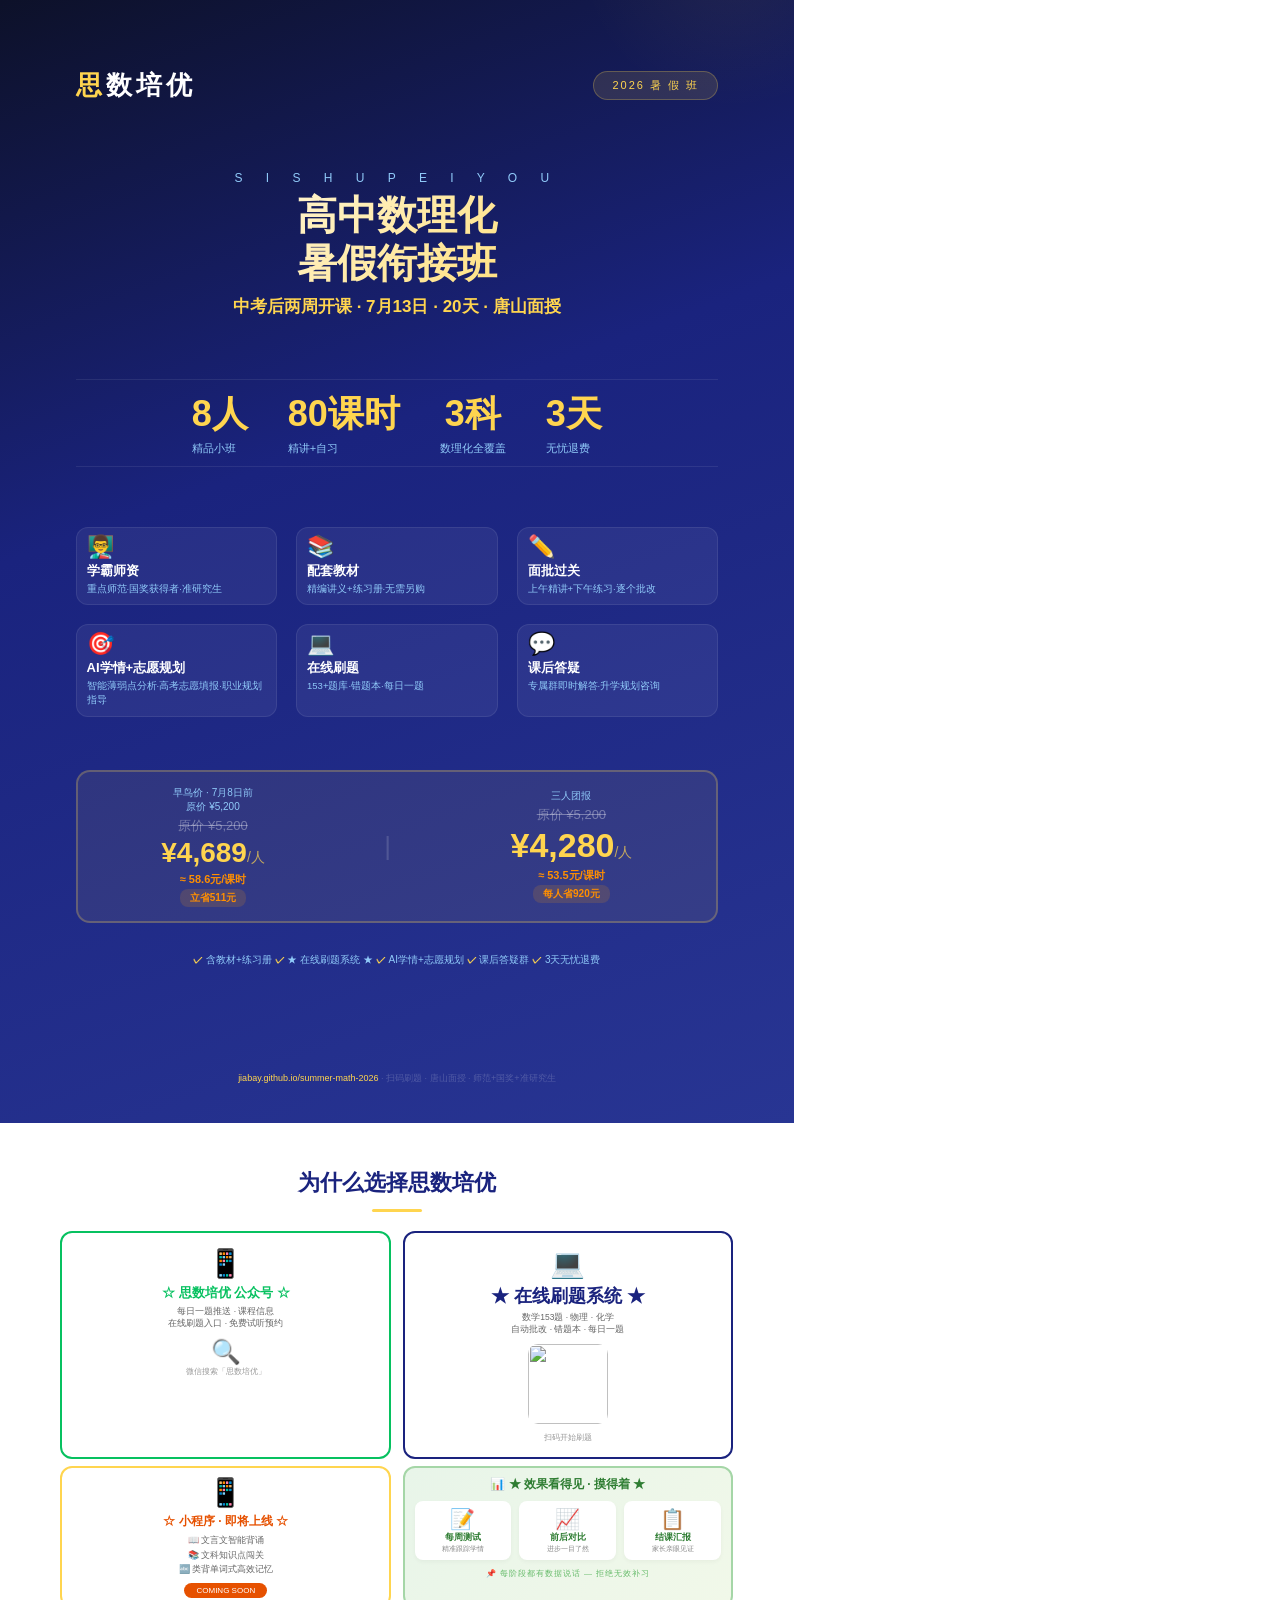
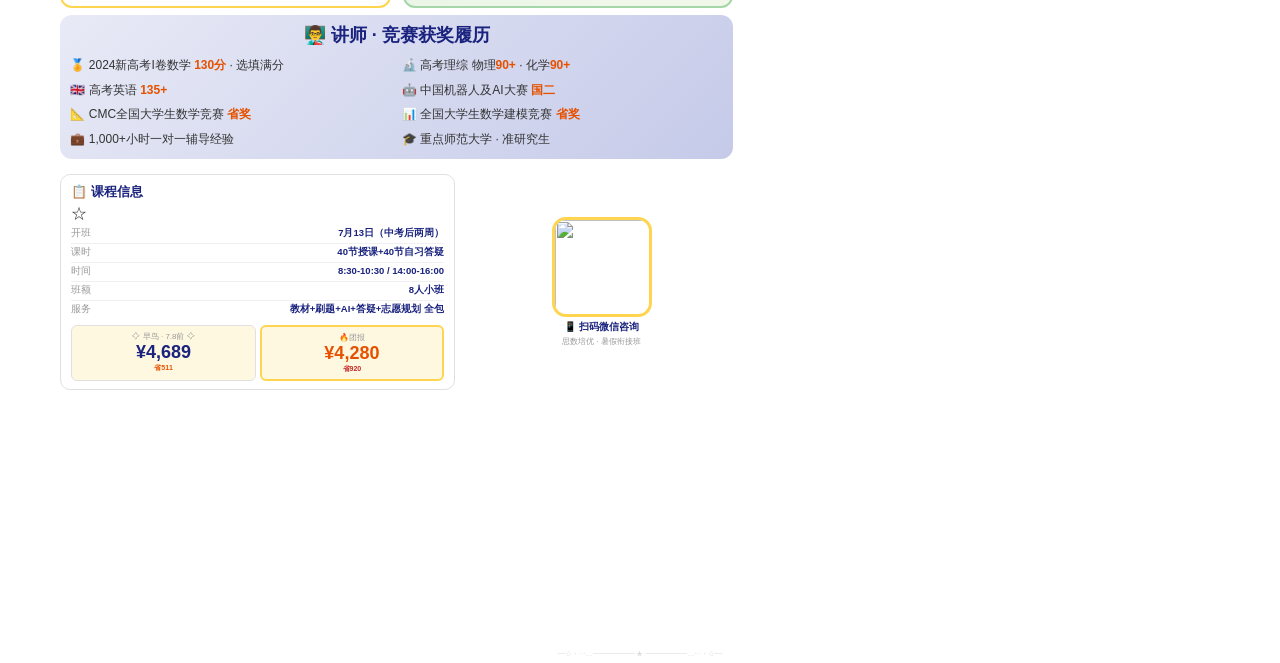
==== commit 6a2a9ca7: "删除对比表+放大QR+字体铺满" ====
--- a/flyer.html
+++ b/flyer.html
@@ -48,8 +48,8 @@
 .ft em{color:#ffd54f;font-style:normal}
 
 /* ===== BACK - White ===== */
-.back{background:#fff;color:#333;padding:10mm 15mm}
-.back h2{font-size:17px;color:#1a237e;text-align:center;font-weight:900;margin-bottom:2mm}
+.back{background:#fff;color:#333;padding:12mm 16mm}
+.back h2{font-size:22px;color:#1a237e;text-align:center;font-weight:900;margin-bottom:2mm}
 .back .ln{width:50px;height:3px;background:#ffd54f;margin:3mm auto 5mm;border-radius:2px}
 
 .tbl{width:100%;border-collapse:collapse;font-size:9px;margin-bottom:6mm}
@@ -77,7 +77,7 @@
 
 .qra{display:flex;justify-content:center;gap:20px;align-items:center;margin-top:5mm}
 .qw{text-align:center}
-.qw img{width:72px;height:72px;border-radius:12px}
+.qw img{width:90px;height:90px;border-radius:14px}
 .qw div{font-size:9px;color:#666;margin-top:4px}
 
 .ctbl{width:100%;border-collapse:collapse;font-size:8.5px;margin-top:2mm}
@@ -115,7 +115,7 @@
     <div class="fc"><i>💬</i><b>课后答疑</b><span>专属群即时解答·升学规划咨询</span></div>
   </div>
   <div class="pr">
-    <div class="pi"><div class="pl">早鸟价 · 7月8日前</div><div class="old">原价 ¥5,200</div><div class="pa" style="font-size:28px">¥4,689<sm>/人</sm></div><div class="pp">≈ 58.6元/课时</div><div class="save">立省511元</div></div>
+    <div class="pi"><div class="pl">早鸟价 · 7月8日前<br>原价 ¥5,200</div><div class="old">原价 ¥5,200</div><div class="pa" style="font-size:28px">¥4,689<sm>/人</sm></div><div class="pp">≈ 58.6元/课时</div><div class="save">立省511元</div></div>
     <div class="dv">|</div>
     <div class="pi"><div class="pl">三人团报</div><div class="old">原价 ¥5,200</div><div class="pa">¥4,280<sm>/人</sm></div><div class="pp">≈ 53.5元/课时</div><div class="save">每人省920元</div></div>
   </div>
@@ -142,7 +142,7 @@
       <div style="font-size:28px;margin-bottom:4px;">💻</div>
       <div style="font-size:18px;font-weight:900;color:#1a237e;margin-bottom:4px;">★ 在线刷题系统 ★</div>
       <div style="font-size:8.5px;color:#666;line-height:1.4;">数学153题 · 物理 · 化学<br>自动批改 · 错题本 · 每日一题</div>
-      <div style="margin-top:8px;"><img src="C:/Users/Lenovo/Desktop/测试/qr-code.jpg" style="width:48px;height:48px;border-radius:6px;"></div>
+      <div style="margin-top:8px;"><img src="C:/Users/Lenovo/Desktop/测试/qr-code.jpg" style="width:80px;height:80px;border-radius:10px;"></div>
       <div style="font-size:8px;color:#999;margin-top:4px;">扫码开始刷题</div>
     </div>
   </div>
@@ -181,22 +181,12 @@
     </div>
   </div>
 
-  <table class="ctbl" style="margin-top:2mm;"><thead><tr><th>对比</th><th class="hl">✦ 思数培优</th><th>普通班</th><th>自学</th></tr></thead><tbody>
-    <tr><td>班额</td><td class="ck">8人小班</td><td>20-50人</td><td class="cx">—</td></tr>
-    <tr><td>师资</td><td class="ck">高考130/理化90+/英语135+</td><td>兼职</td><td class="cx">—</td></tr>
-    <tr><td>批改</td><td class="ck">逐一过关</td><td>对答案</td><td class="cx">—</td></tr>
-    <tr><td>教材</td><td class="ck">精编讲义+练习册</td><td>通用教辅</td><td class="cx">—</td></tr>
-    <tr><td>AI+志愿</td><td class="ck">智能分析+规划</td><td class="cx">—</td><td class="cx">—</td></tr>
-    <tr><td>刷题</td><td class="ck">153+在线题库</td><td class="cx">—</td><td class="cx">—</td></tr>
-    <tr><td>答疑</td><td class="ck">专属群即时</td><td>课上</td><td class="cx">—</td></tr>
-    <tr><td>退费</td><td class="ck">3天无条件</td><td>不退</td><td class="cx">—</td></tr>
-    <tr><td>单价</td><td class="ck">53.5元/课时起</td><td>80-120元</td><td>30-50元</td></tr>
-  </tbody></table>
+  
 
   <!-- 师资 -->
   <div style="background:linear-gradient(135deg,#e8eaf6,#c5cae9);border-radius:12px;padding:8px 10px;margin-bottom:3mm;">
     <div style="font-size:18px;font-weight:900;color:#1a237e;text-align:center;margin-bottom:8px;">👨‍🏫 讲师 · 竞赛获奖履历</div>
-    <div style="display:grid;grid-template-columns:1fr 1fr;gap:3px 10px;font-size:10px;color:#333;line-height:1.8;">
+    <div style="display:grid;grid-template-columns:1fr 1fr;gap:3px 10px;font-size:12px;color:#333;line-height:1.8;">
       <div>🏅 2024新高考I卷数学 <b style="color:#e65100">130分</b> · 选填满分</div>
       <div>🔬 高考理综 物理<b style="color:#e65100">90+</b> · 化学<b style="color:#e65100">90+</b></div>
       <div>🇬🇧 高考英语 <b style="color:#e65100">135+</b></div>
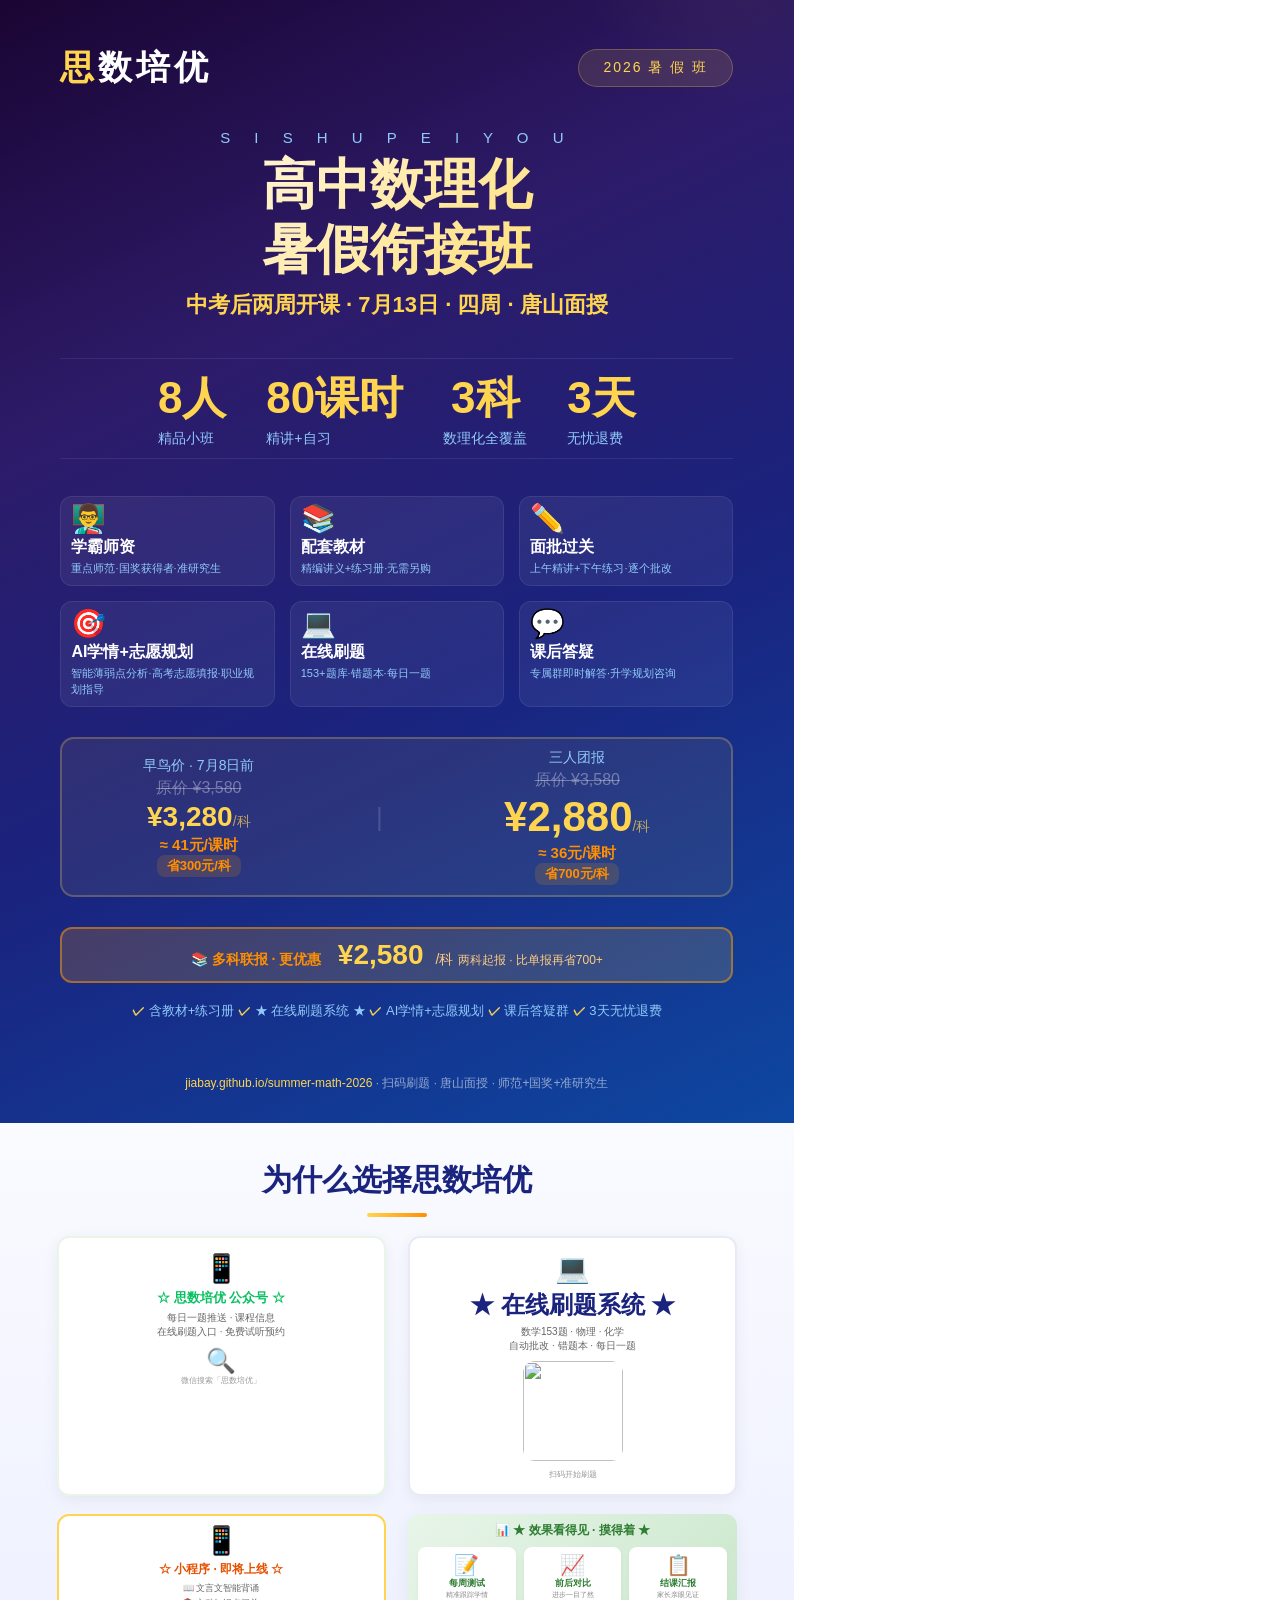
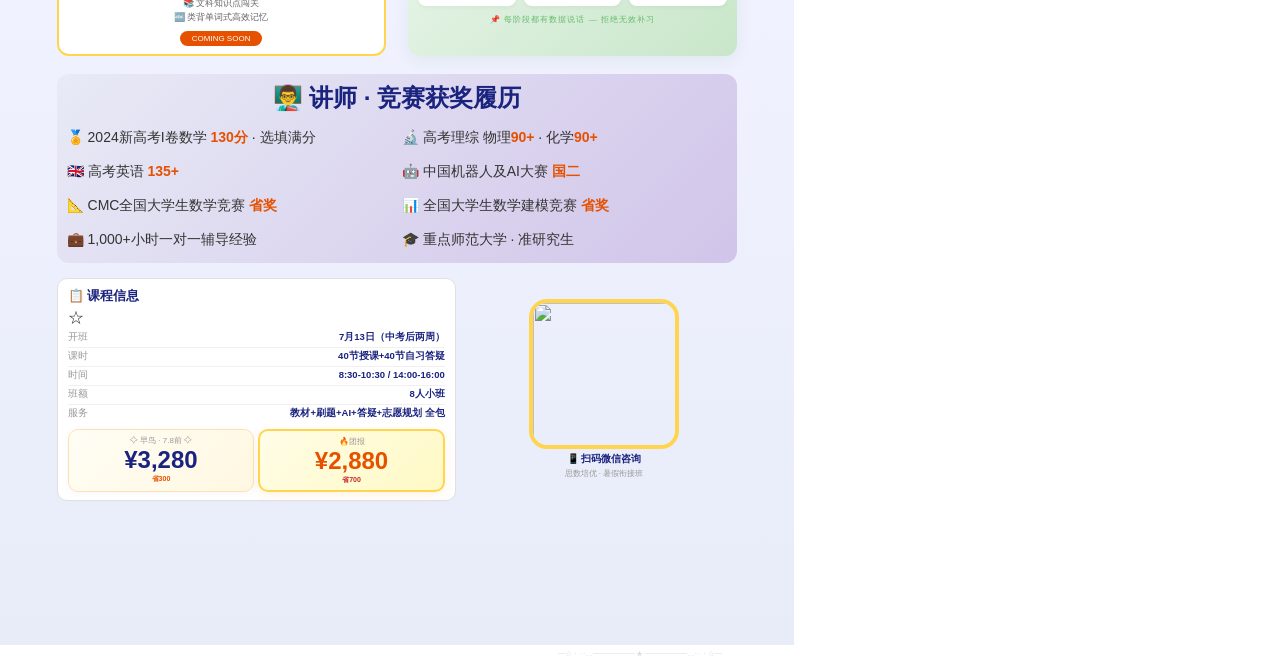
==== commit e81ea0a2: "更新定价和二维码 - v8" ====
--- a/flyer.html
+++ b/flyer.html
@@ -8,49 +8,49 @@
 .back{page-break-after:auto}
 
 /* ===== FRONT - Deep Blue ===== */
-.front{background:linear-gradient(160deg,#0d1129 0%,#1a237e 40%,#283593 100%);color:#fff;padding:18mm 20mm;position:relative;overflow:hidden}
+.front{background:linear-gradient(155deg,#1a0533 0%,#2d1b69 30%,#1a237e 60%,#0d47a1 100%);color:#fff;padding:12mm 16mm;position:relative;overflow:hidden}
 .front::before{content:'';position:absolute;top:-20%;right:-15%;width:360px;height:360px;border-radius:50%;background:radial-gradient(circle,rgba(255,213,79,.06) 0%,transparent 60%)}
 .front>*{position:relative;z-index:1}
 
-.tb{display:flex;justify-content:space-between;align-items:center;margin-bottom:18mm}
-.logo{font-size:26px;font-weight:900;letter-spacing:4px}.logo em{color:#ffd54f;font-style:normal}
-.tag{background:rgba(255,213,79,.12);border:1px solid rgba(255,213,79,.25);padding:6px 18px;border-radius:20px;font-size:11px;color:#ffd54f;letter-spacing:2px}
-
-.hero{text-align:center;margin-bottom:16mm}
-.hero .eyebrow{font-size:12px;color:#90caf9;letter-spacing:10px;margin-bottom:6px}
-.hero h1{font-size:40px;font-weight:900;line-height:1.2;margin-bottom:8px;background:linear-gradient(135deg,#fff,#ffd54f);-webkit-background-clip:text;-webkit-text-fill-color:transparent}
-.hero .sub{font-size:17px;color:#ffd54f;font-weight:700}
-
-.nums{display:flex;justify-content:center;gap:40px;margin-bottom:16mm;padding:10px 0;border-top:1px solid rgba(255,255,255,.08);border-bottom:1px solid rgba(255,255,255,.08)}
-.nums .n{font-size:36px;font-weight:900;color:#ffd54f;text-align:center}
-.nums .l{font-size:11px;color:#90caf9;margin-top:2px}
-
-.feat{display:grid;grid-template-columns:1fr 1fr 1fr;gap:5mm;margin-bottom:14mm}
+.tb{display:flex;justify-content:space-between;align-items:center;margin-bottom:10mm}
+.logo{font-size:34px;font-weight:900;letter-spacing:4px}.logo em{color:#ffd54f;font-style:normal}
+.tag{background:rgba(255,213,79,.12);border:1px solid rgba(255,213,79,.25);padding:9px 24px;border-radius:24px;font-size:14px;color:#ffd54f;letter-spacing:2px}
+
+.hero{text-align:center;margin-bottom:10mm}
+.hero .eyebrow{font-size:15px;color:#90caf9;letter-spacing:10px;margin-bottom:6px}
+.hero h1{font-size:54px;font-weight:900;line-height:1.2;margin-bottom:8px;background:linear-gradient(135deg,#fff,#ffd54f);-webkit-background-clip:text;-webkit-text-fill-color:transparent}
+.hero .sub{font-size:22px;color:#ffd54f;font-weight:700}
+
+.nums{display:flex;justify-content:center;gap:40px;margin-bottom:10mm;padding:10px 0;border-top:1px solid rgba(255,255,255,.08);border-bottom:1px solid rgba(255,255,255,.08)}
+.nums .n{font-size:44px;font-weight:900;color:#ffd54f;text-align:center}
+.nums .l{font-size:14px;color:#90caf9;margin-top:2px}
+
+.feat{display:grid;grid-template-columns:1fr 1fr 1fr;gap:4mm;margin-bottom:8mm}
 .fc{background:rgba(255,255,255,.06);border:1px solid rgba(255,255,255,.08);border-radius:12px;padding:8px 10px}
-.fc i{font-size:22px;display:block;margin-bottom:4px;font-style:normal;line-height:1}
-.fc b{font-size:13px;display:block;margin-bottom:2px}
-.fc span{font-size:9.5px;color:#90caf9;line-height:1.5;display:block}
-
-.pr{background:rgba(255,213,79,.08);border:2px solid rgba(255,213,79,.25);border-radius:14px;padding:14px 24px;display:flex;justify-content:space-around;align-items:center;text-align:center;margin-bottom:8mm}
-.pr .pi .pl{font-size:10px;color:#90caf9;margin-bottom:3px}
-.pr .pi .pa{font-size:34px;font-weight:900;color:#ffd54f}
+.fc i{font-size:28px;display:block;margin-bottom:4px;font-style:normal;line-height:1}
+.fc b{font-size:16px;display:block;margin-bottom:2px}
+.fc span{font-size:11px;color:#90caf9;line-height:1.5;display:block}
+
+.pr{background:rgba(255,213,79,.08);border:2px solid rgba(255,213,79,.25);border-radius:14px;padding:10px 20px;display:flex;justify-content:space-around;align-items:center;text-align:center;margin-bottom:8mm}
+.pr .pi .pl{font-size:14px;color:#90caf9;margin-bottom:3px}
+.pr .pi .pa{font-size:42px;font-weight:900;color:#ffd54f}
 .pr .pi .pa sm{font-size:14px;font-weight:400;opacity:.7}
-.pr .pi .pp{font-size:11px;color:#ff8f00;font-weight:700;margin-top:3px}
+.pr .pi .pp{font-size:15px;color:#ff8f00;font-weight:700;margin-top:3px}
 .pr .pi .ps{font-size:10px;color:#90caf9}
-.pr .pi .old{font-size:13px;color:rgba(255,255,255,.35);text-decoration:line-through;margin:2px 0}
-.pr .pi .save{font-size:10px;color:#ff8f00;font-weight:700;background:rgba(255,152,0,.15);padding:2px 10px;border-radius:8px;display:inline-block}
+.pr .pi .old{font-size:16px;color:rgba(255,255,255,.35);text-decoration:line-through;margin:2px 0}
+.pr .pi .save{font-size:13px;color:#ff8f00;font-weight:700;background:rgba(255,152,0,.15);padding:2px 10px;border-radius:8px;display:inline-block}
 .pr .dv{color:rgba(255,255,255,.15);font-size:26px}
 
-.inc{text-align:center;font-size:10px;color:#90caf9}
+.inc{text-align:center;font-size:13px;color:#90caf9}
 .inc em{color:#ffd54f;font-weight:700;font-style:normal}
 
-.ft{position:absolute;bottom:10mm;left:0;right:0;text-align:center;font-size:9px;color:rgba(255,255,255,.2)}
+.ft{position:absolute;bottom:8mm;left:0;right:0;text-align:center;font-size:12px;color:rgba(255,255,255,.55)}
 .ft em{color:#ffd54f;font-style:normal}
 
 /* ===== BACK - White ===== */
-.back{background:#fff;color:#333;padding:12mm 16mm}
-.back h2{font-size:22px;color:#1a237e;text-align:center;font-weight:900;margin-bottom:2mm}
-.back .ln{width:50px;height:3px;background:#ffd54f;margin:3mm auto 5mm;border-radius:2px}
+.back{background:linear-gradient(180deg,#fafbff 0%,#f0f2ff 40%,#e8ecf8 100%);color:#333;padding:10mm 15mm}
+.back h2{font-size:30px;color:#1a237e;text-align:center;font-weight:900;margin-bottom:2mm}
+.back .ln{width:60px;height:4px;background:linear-gradient(90deg,#ffd54f,#ff8f00);margin:3mm auto 5mm;border-radius:2px}
 
 .tbl{width:100%;border-collapse:collapse;font-size:9px;margin-bottom:6mm}
 .tbl th{background:#1a237e;color:#fff;padding:5px 4px;font-size:9px;font-weight:700}
@@ -77,10 +77,10 @@
 
 .qra{display:flex;justify-content:center;gap:20px;align-items:center;margin-top:5mm}
 .qw{text-align:center}
-.qw img{width:90px;height:90px;border-radius:14px}
+.qw img{width:120px;height:120px;border-radius:16px}
 .qw div{font-size:9px;color:#666;margin-top:4px}
 
-.ctbl{width:100%;border-collapse:collapse;font-size:8.5px;margin-top:2mm}
+.ctbl{width:100%;border-collapse:collapse;font-size:10px;margin-top:2mm}
 .ctbl th{background:#1a237e;color:#fff;padding:5px 6px;font-size:9px;font-weight:700}
 .ctbl th.hl{background:#ffd54f;color:#1a237e}
 .ctbl td{padding:4px 5px;border-bottom:1px solid #e8e8e8;text-align:center;color:#555}
@@ -98,7 +98,7 @@
   <div class="hero">
     <div class="eyebrow">S I S H U  P E I  Y O U</div>
     <h1>高中数理化<br>暑假衔接班</h1>
-    <div class="sub">中考后两周开课 · 7月13日 · 20天 · 唐山面授</div>
+    <div class="sub">中考后两周开课 · 7月13日 · 四周 · 唐山面授</div>
   </div>
   <div class="nums">
     <div><div class="n">8人</div><div class="l">精品小班</div></div>
@@ -115,9 +115,14 @@
     <div class="fc"><i>💬</i><b>课后答疑</b><span>专属群即时解答·升学规划咨询</span></div>
   </div>
   <div class="pr">
-    <div class="pi"><div class="pl">早鸟价 · 7月8日前<br>原价 ¥5,200</div><div class="old">原价 ¥5,200</div><div class="pa" style="font-size:28px">¥4,689<sm>/人</sm></div><div class="pp">≈ 58.6元/课时</div><div class="save">立省511元</div></div>
+    <div class="pi"><div class="pl">早鸟价 · 7月8日前</div><div class="old">原价 ¥3,580</div><div class="pa" style="font-size:28px">¥3,280<sm>/科</sm></div><div class="pp">≈ 41元/课时</div><div class="save">省300元/科</div></div>
     <div class="dv">|</div>
-    <div class="pi"><div class="pl">三人团报</div><div class="old">原价 ¥5,200</div><div class="pa">¥4,280<sm>/人</sm></div><div class="pp">≈ 53.5元/课时</div><div class="save">每人省920元</div></div>
+    <div class="pi"><div class="pl">三人团报</div><div class="old">原价 ¥3,580</div><div class="pa">¥2,880<sm>/科</sm></div><div class="pp">≈ 36元/课时</div><div class="save">省700元/科</div></div>
+  </div>
+  <div style="background:linear-gradient(135deg,rgba(255,152,0,.2),rgba(255,213,79,.15));border:2px solid rgba(255,152,0,.5);border-radius:12px;padding:10px 20px;text-align:center;margin-bottom:5mm;">
+    <span style="font-size:14px;font-weight:900;color:#ff8f00;">📚 多科联报 · 更优惠</span>
+    <span style="font-size:28px;font-weight:900;color:#ffd54f;margin:0 12px;">¥2,580</span><span style="font-size:14px;color:#ffcc80;">/科</span>
+    <span style="font-size:12px;color:#ffcc80;">两科起报 · 比单报再省700+</span>
   </div>
   <div class="inc"><em>✓</em> 含教材+练习册 <em>✓</em> ★ 在线刷题系统 ★ <em>✓</em> AI学情+志愿规划 <em>✓</em> 课后答疑群 <em>✓</em> 3天无忧退费</div>
   <div class="ft"><em>jiabay.github.io/summer-math-2026</em> · 扫码刷题 · 唐山面授 · 师范+国奖+准研究生</div>
@@ -127,29 +132,30 @@
   <h2>为什么选择思数培优</h2>
   <div class="ln"></div>
 
-  <div style="display:grid;grid-template-columns:1fr 1fr;gap:3mm;margin-bottom:2mm;">
+  <div style="display:grid;grid-template-columns:1fr 1fr;gap:6mm;margin-bottom:5mm;">
     <!-- 公众号 -->
-    <div style="background:#fff;border:2px solid #07c160;border-radius:12px;padding:14px;text-align:center;">
+    <div style="background:#fff;border-radius:16px;box-shadow:0 4px 16px rgba(0,0,0,.06);border:2px solid #e8f5e9;border-radius:12px;padding:14px;text-align:center;">
       <div style="font-size:28px;margin-bottom:4px;">📱</div>
       <div style="font-size:13px;font-weight:900;color:#07c160;margin-bottom:4px;">☆ 思数培优 公众号 ☆</div>
-      <div style="font-size:8.5px;color:#666;line-height:1.4;">每日一题推送 · 课程信息<br>在线刷题入口 · 免费试听预约</div>
+      <div style="font-size:10px;color:#666;line-height:1.4;">每日一题推送 · 课程信息<br>在线刷题入口 · 免费试听预约</div>
       <div style="margin-top:8px;font-size:24px;">🔍</div>
       <div style="font-size:8px;color:#999;">微信搜索「思数培优」</div>
     </div>
 
     <!-- 刷题网站 -->
-    <div style="background:#fff;border:2px solid #1a237e;border-radius:12px;padding:14px;text-align:center;">
+    <div style="background:#fff;border-radius:16px;box-shadow:0 4px 16px rgba(0,0,0,.06);border:2px solid #e8eaf6;border-radius:12px;padding:14px;text-align:center;">
       <div style="font-size:28px;margin-bottom:4px;">💻</div>
-      <div style="font-size:18px;font-weight:900;color:#1a237e;margin-bottom:4px;">★ 在线刷题系统 ★</div>
-      <div style="font-size:8.5px;color:#666;line-height:1.4;">数学153题 · 物理 · 化学<br>自动批改 · 错题本 · 每日一题</div>
-      <div style="margin-top:8px;"><img src="C:/Users/Lenovo/Desktop/测试/qr-code.jpg" style="width:80px;height:80px;border-radius:10px;"></div>
+      <div style="font-size:24px;font-weight:900;color:#1a237e;margin-bottom:4px;">★ 在线刷题系统 ★</div>
+      <div style="font-size:10px;color:#666;line-height:1.4;">数学153题 · 物理 · 化学<br>自动批改 · 错题本 · 每日一题</div>
+      <div style="margin-top:8px;"><img src="F:/测试/summer-math-2026/qr-code.jpg" style="width:100px;height:100px;border-radius:12px;"></div>
       <div style="font-size:8px;color:#999;margin-top:4px;">扫码开始刷题</div>
     </div>
+    
   </div>
 
   
   <!-- 即将上线 -->
-  <div style="display:grid;grid-template-columns:1fr 1fr;gap:3mm;margin-bottom:2mm;">
+  <div style="display:grid;grid-template-columns:1fr 1fr;gap:6mm;margin-bottom:5mm;">
     <div style="background:#fff;border:2px solid #ffd54f;border-radius:12px;padding:8px 10px;text-align:center;">
       <div style="font-size:28px;margin-bottom:4px;">📱</div>
       <div style="font-size:12px;font-weight:900;color:#e65100;margin-bottom:3px;">☆ 小程序 · 即将上线 ☆</div>
@@ -158,7 +164,7 @@
     </div>
 
     <!-- 效果看得见 -->
-    <div style="background:linear-gradient(135deg,#e8f5e9,#f1f8e9);border:2px solid #a5d6a7;border-radius:12px;padding:8px 10px;">
+    <div style="background:linear-gradient(135deg,#e8f5e9,#c8e6c9);border-radius:16px;box-shadow:0 4px 16px rgba(46,125,50,.08);border-radius:12px;padding:8px 10px;">
       <div style="font-size:12px;font-weight:900;color:#2e7d32;text-align:center;margin-bottom:8px;">📊 ★ 效果看得见 · 摸得着 ★</div>
       <div style="display:flex;justify-content:center;gap:8px;margin-bottom:8px;">
         <div style="flex:1;text-align:center;background:#fff;border-radius:8px;padding:6px;box-shadow:0 2px 4px rgba(0,0,0,.04);">
@@ -179,14 +185,15 @@
       </div>
       <div style="text-align:center;font-size:8px;color:#66bb6a;letter-spacing:1px;">📌 每阶段都有数据说话 — 拒绝无效补习</div>
     </div>
+    
   </div>
 
   
 
   <!-- 师资 -->
-  <div style="background:linear-gradient(135deg,#e8eaf6,#c5cae9);border-radius:12px;padding:8px 10px;margin-bottom:3mm;">
-    <div style="font-size:18px;font-weight:900;color:#1a237e;text-align:center;margin-bottom:8px;">👨‍🏫 讲师 · 竞赛获奖履历</div>
-    <div style="display:grid;grid-template-columns:1fr 1fr;gap:3px 10px;font-size:12px;color:#333;line-height:1.8;">
+  <div style="background:linear-gradient(135deg,#e8eaf6,#d1c4e9);border-radius:12px;padding:8px 10px;margin-bottom:3mm;">
+    <div style="font-size:24px;font-weight:900;color:#1a237e;text-align:center;margin-bottom:8px;">👨‍🏫 讲师 · 竞赛获奖履历</div>
+    <div style="display:grid;grid-template-columns:1fr 1fr;gap:3px 10px;font-size:14px;color:#333;line-height:2.2;">
       <div>🏅 2024新高考I卷数学 <b style="color:#e65100">130分</b> · 选填满分</div>
       <div>🔬 高考理综 物理<b style="color:#e65100">90+</b> · 化学<b style="color:#e65100">90+</b></div>
       <div>🇬🇧 高考英语 <b style="color:#e65100">135+</b></div>
@@ -196,6 +203,7 @@
       <div>💼 1,000+小时一对一辅导经验</div>
       <div>🎓 重点师范大学 · 准研究生</div>
     </div>
+    
   </div>
 
   <!-- 效果看得见 -->
@@ -212,15 +220,16 @@
       <div style="font-size:9.5px;padding:2.5px 0;border-bottom:1px solid #f0f0f0;display:flex;justify-content:space-between;"><span style="color:#999">班额</span><span style="font-weight:700;color:#1a237e">8人小班</span></div>
       <div style="font-size:9.5px;padding:2.5px 0;display:flex;justify-content:space-between;"><span style="color:#999">服务</span><span style="font-weight:700;color:#1a237e">教材+刷题+AI+答疑+志愿规划 全包</span></div>
       <div style="display:grid;grid-template-columns:1fr 1fr;gap:4px;margin-top:6px;">
-        <div style="background:#fff8e1;border:1px solid #e0e0e0;border-radius:6px;padding:5px;text-align:center;font-size:8px;"><div style="color:#999">✧ 早鸟 · 7.8前 ✧</div><div style="font-size:18px;font-weight:900;color:#1a237e">¥4,689</div><div style="color:#e65100;font-weight:700;font-size:7px">省511</div></div>
-        <div style="background:#fff8e1;border:2px solid #ffd54f;border-radius:6px;padding:5px;text-align:center;font-size:8px;"><div style="color:#999">🔥团报</div><div style="font-size:18px;font-weight:900;color:#e65100">¥4,280</div><div style="color:#c62828;font-weight:700;font-size:7px">省920</div></div>
+        <div style="background:linear-gradient(135deg,#fffdf5,#fff8e1);border-radius:10px;border:1px solid #ffe0b2;box-shadow:0 2px 8px rgba(0,0,0,.03);padding:5px;text-align:center;font-size:8px;"><div style="color:#999">✧ 早鸟 · 7.8前 ✧</div><div style="font-size:24px;font-weight:900;color:#1a237e">¥3,280</div><div style="color:#e65100;font-weight:700;font-size:7px">省300</div></div>
+        <div style="background:linear-gradient(135deg,#fffde7,#fff9c4);border-radius:10px;border:2px solid #ffd54f;box-shadow:0 3px 12px rgba(255,152,0,.12);padding:5px;text-align:center;font-size:8px;"><div style="color:#999">🔥团报</div><div style="font-size:24px;font-weight:900;color:#e65100">¥2,880</div><div style="color:#c62828;font-weight:700;font-size:7px">省700</div></div>
       </div>
     </div>
     <div style="text-align:center;display:flex;flex-direction:column;align-items:center;justify-content:center;">
-      <img src="C:/Users/Lenovo/Desktop/测试/qr-wechat.jpg" style="width:100px;height:100px;border-radius:14px;border:3px solid #ffd54f;">
+      <img src="F:/测试/qr-wechat.jpg" style="width:150px;height:150px;border-radius:18px;border:4px solid #ffd54f;">
       <div style="font-size:10px;color:#1a237e;font-weight:700;margin-top:3px;">📱 扫码微信咨询</div>
       <div style="font-size:8px;color:#999;margin-top:2px;">思数培优 · 暑假衔接班</div>
     </div>
+    
   </div>
 
   <!-- 对比表 -->
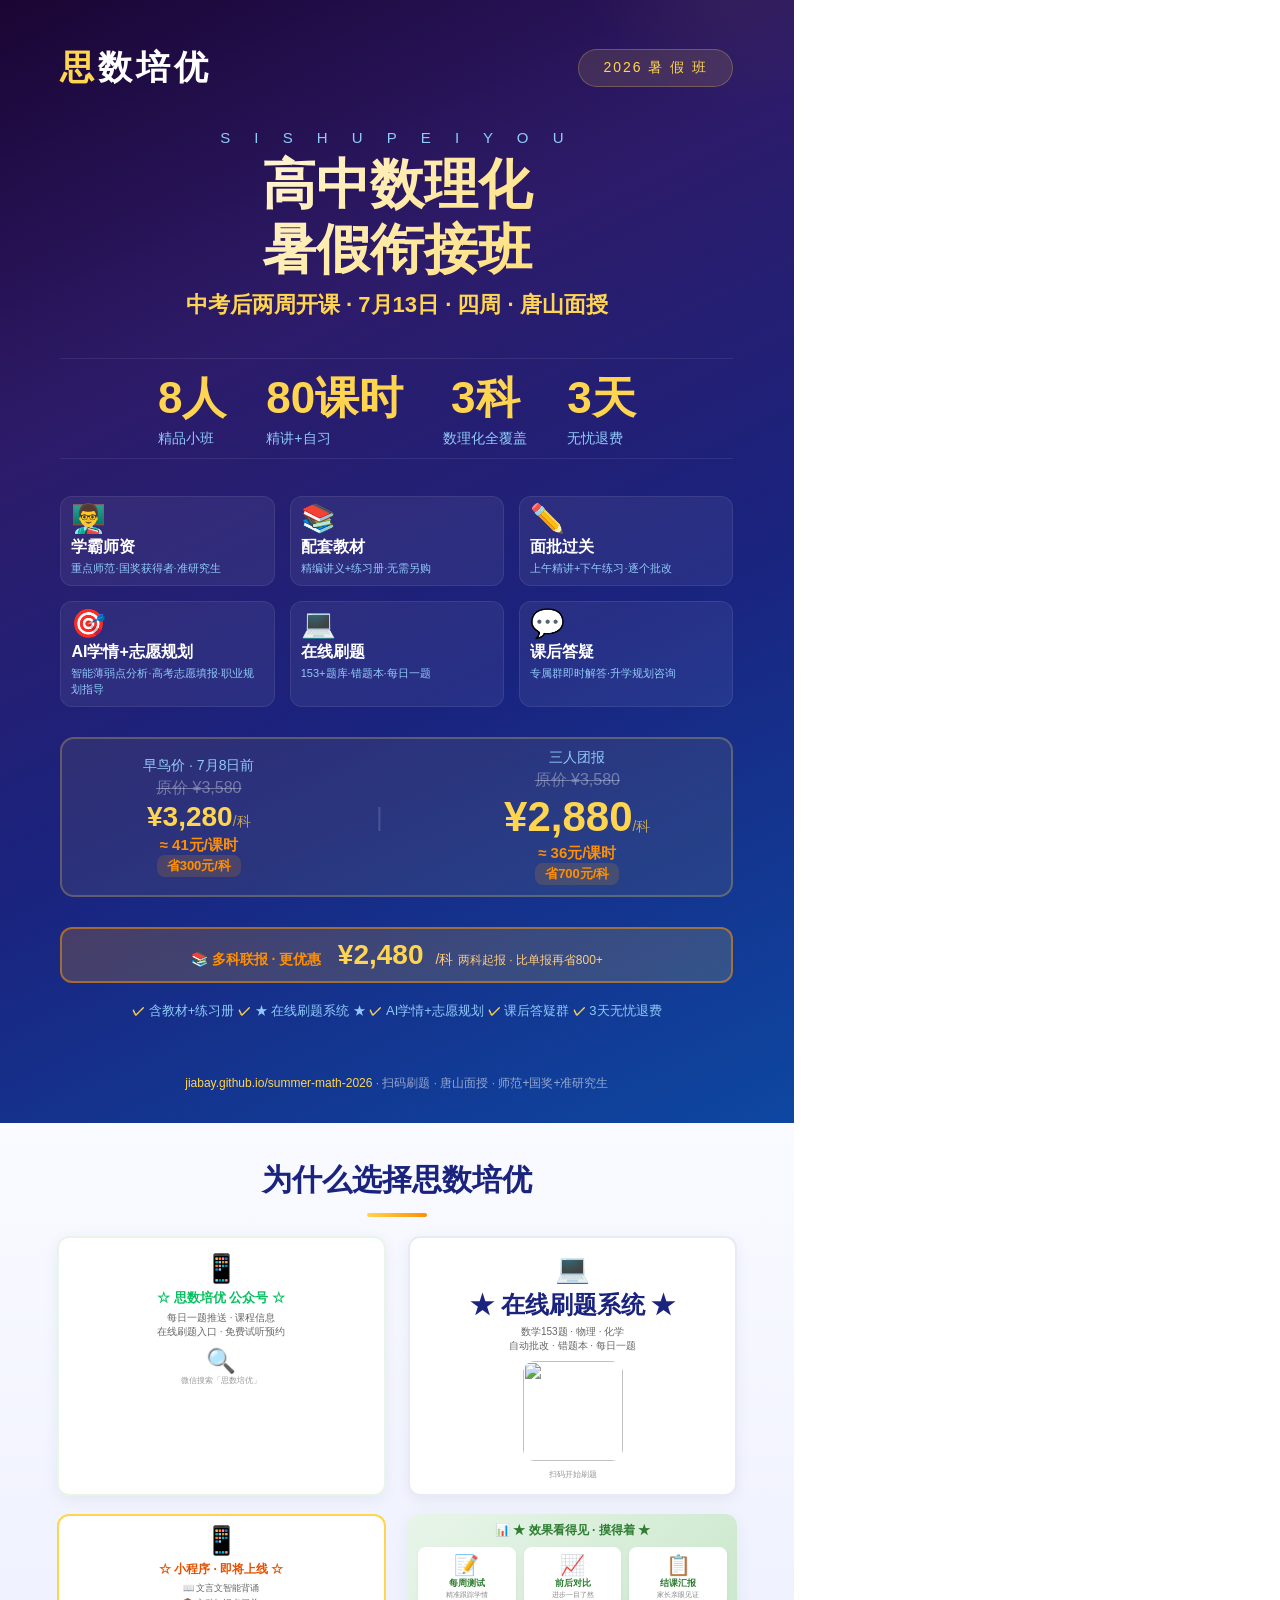
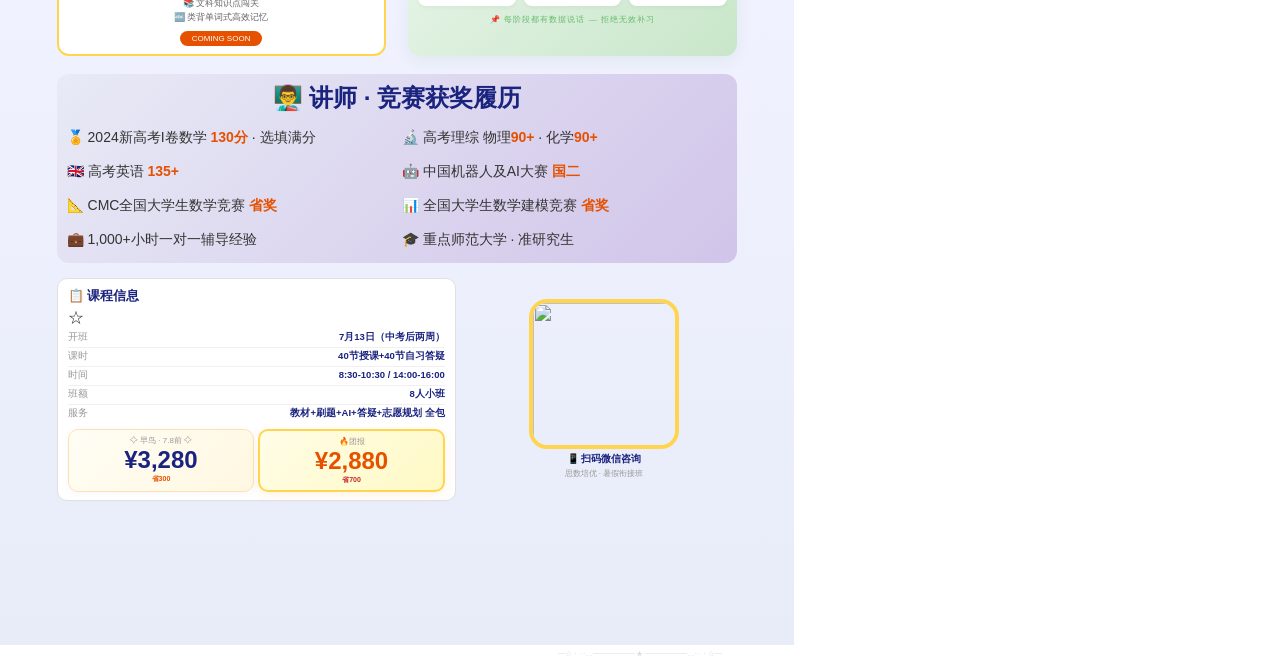
==== commit 48135e96: "修正多科联报价格 2480" ====
--- a/flyer.html
+++ b/flyer.html
@@ -121,8 +121,8 @@
   </div>
   <div style="background:linear-gradient(135deg,rgba(255,152,0,.2),rgba(255,213,79,.15));border:2px solid rgba(255,152,0,.5);border-radius:12px;padding:10px 20px;text-align:center;margin-bottom:5mm;">
     <span style="font-size:14px;font-weight:900;color:#ff8f00;">📚 多科联报 · 更优惠</span>
-    <span style="font-size:28px;font-weight:900;color:#ffd54f;margin:0 12px;">¥2,580</span><span style="font-size:14px;color:#ffcc80;">/科</span>
-    <span style="font-size:12px;color:#ffcc80;">两科起报 · 比单报再省700+</span>
+    <span style="font-size:28px;font-weight:900;color:#ffd54f;margin:0 12px;">¥2,480</span><span style="font-size:14px;color:#ffcc80;">/科</span>
+    <span style="font-size:12px;color:#ffcc80;">两科起报 · 比单报再省800+</span>
   </div>
   <div class="inc"><em>✓</em> 含教材+练习册 <em>✓</em> ★ 在线刷题系统 ★ <em>✓</em> AI学情+志愿规划 <em>✓</em> 课后答疑群 <em>✓</em> 3天无忧退费</div>
   <div class="ft"><em>jiabay.github.io/summer-math-2026</em> · 扫码刷题 · 唐山面授 · 师范+国奖+准研究生</div>
